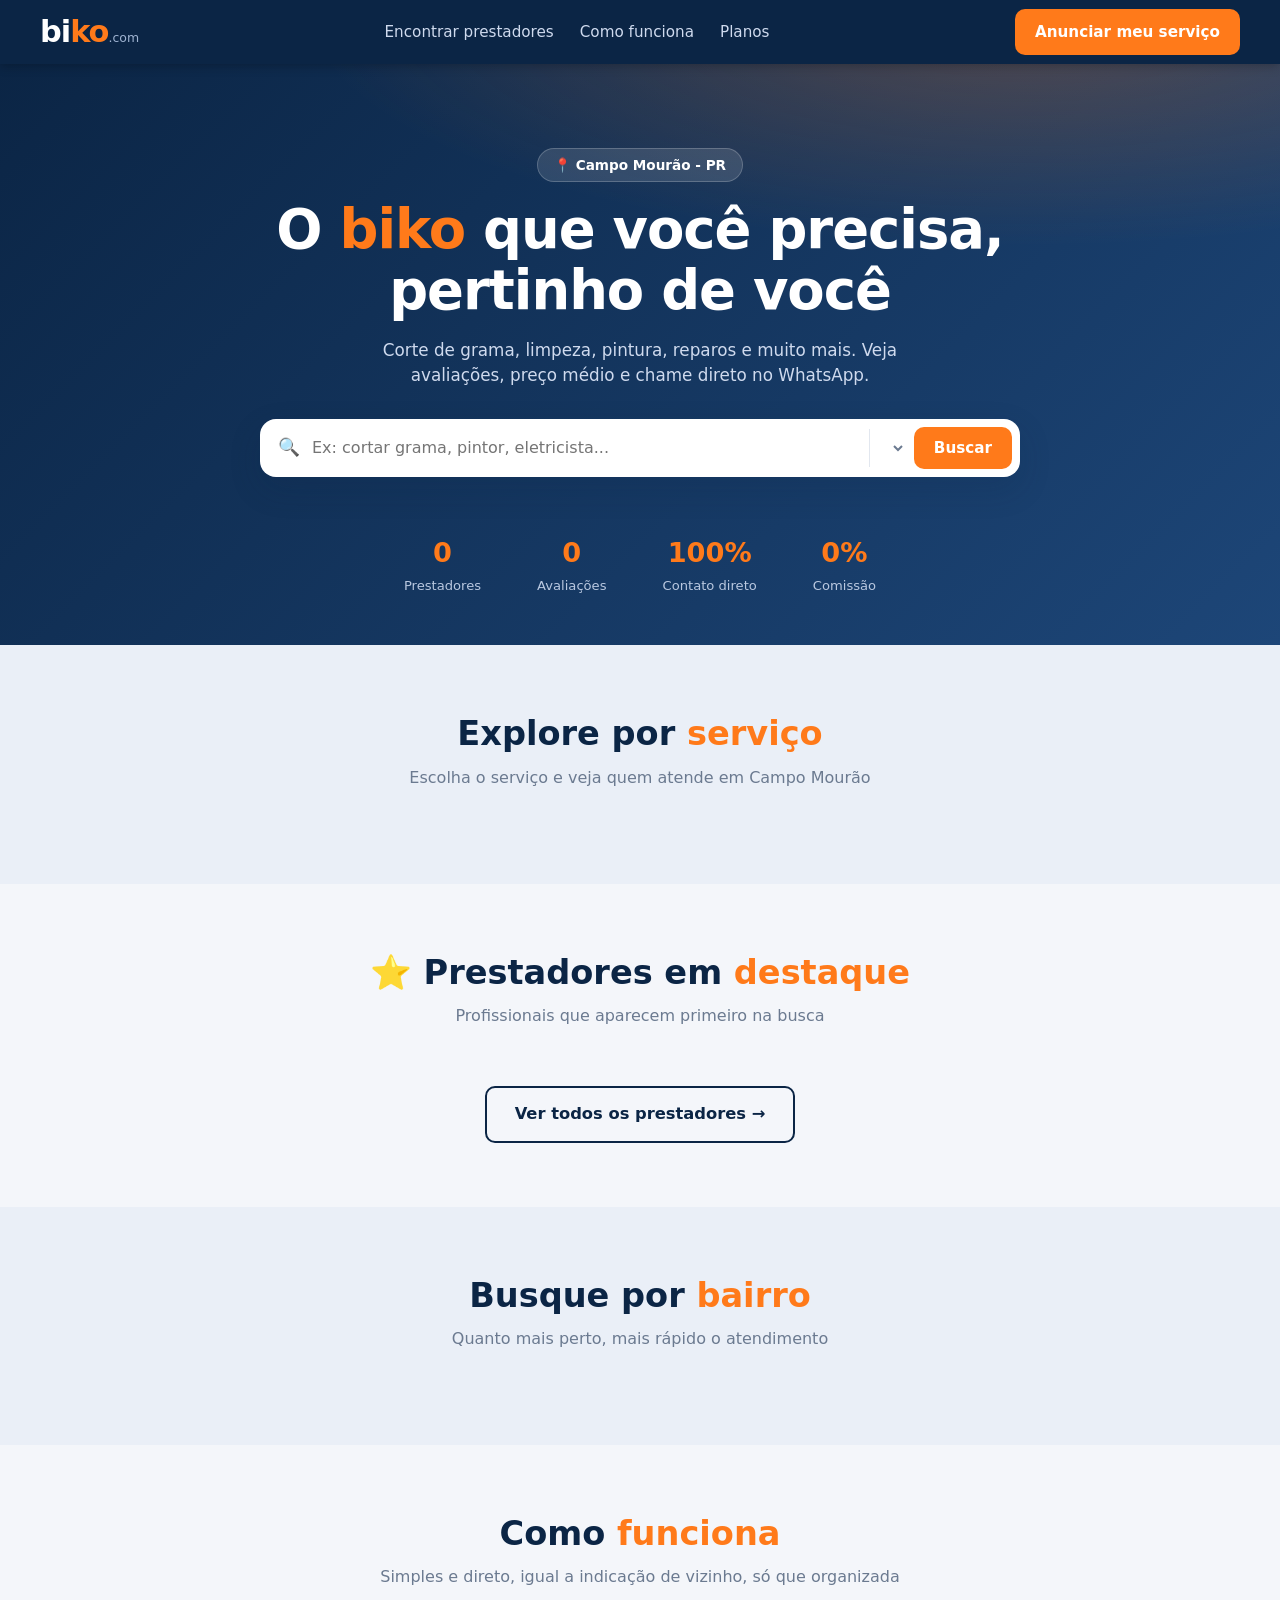
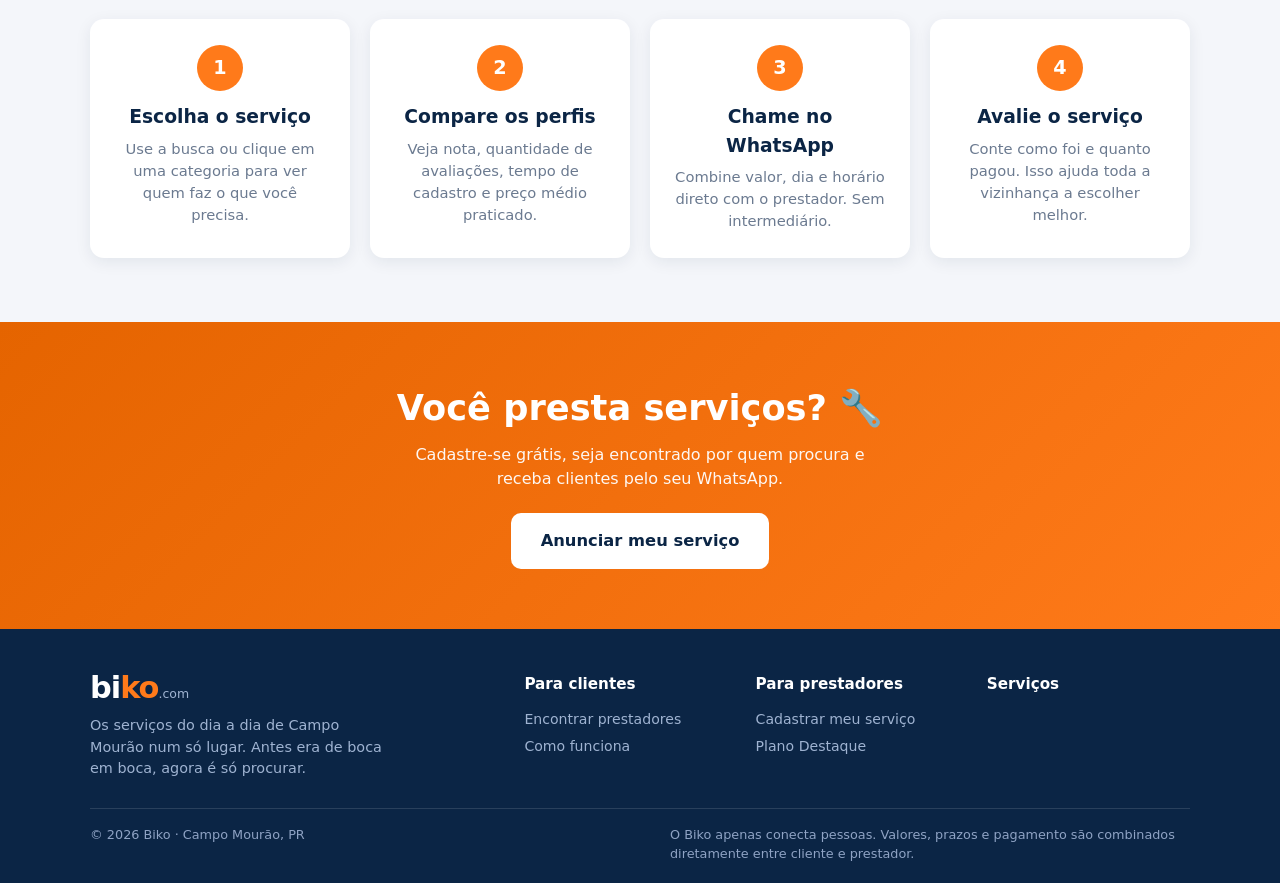
==== frontend/index.html @ 72d78c29 "v1" ====
<!DOCTYPE html>
<html lang="pt-BR">

<head>
    <meta charset="UTF-8">
    <meta name="viewport" content="width=device-width, initial-scale=1">
    <title>Biko | Serviços em Campo Mourão</title>
    <meta name="description"
        content="Encontre quem corta grama, pinta, limpa, conserta e muito mais em Campo Mourão - PR.">
    <link rel="stylesheet" href="style.css">
</head>

<body>

    <!-- NAVBAR -->
    <nav class="navbar">
        <a href="#/" class="logo" aria-label="Biko - início">bi<span>ko</span><small>.com</small></a>
        <div class="nav-links">
            <a href="#/buscar">Encontrar prestadores</a>
            <a href="#/" data-scroll="como-funciona">Como funciona</a>
            <a href="#/anunciar">Planos</a>
        </div>
        <div class="nav-actions">
            <a href="#/anunciar" class="btn btn-primary">Anunciar meu serviço</a>
        </div>
    </nav>

    <div class="toast-container" id="toasts"></div>

    <!-- HOME -->
    <div class="page active" id="page-home">

        <section class="hero">
            <div class="hero-badge">📍 Campo Mourão - PR</div>
            <h1>O <span>biko</span> que você precisa,<br>pertinho de você</h1>
            <p>Corte de grama, limpeza, pintura, reparos e muito mais. Veja avaliações, preço médio e chame direto no
                WhatsApp.</p>

            <div class="hero-search">
                <span class="hs-icon">🔍</span>
                <input type="text" id="hero-input" placeholder="Ex: cortar grama, pintor, eletricista..."
                    onkeydown="if(event.key==='Enter') doSearch()">
                <select id="hero-bairro" aria-label="Bairro"></select>
                <button class="btn btn-primary" onclick="doSearch()">Buscar</button>
            </div>

            <div class="hero-tags" id="hero-tags"></div>

            <div class="hero-stats">
                <div class="hero-stat"><strong id="st-prest">0</strong><span>Prestadores</span></div>
                <div class="hero-stat"><strong id="st-av">0</strong><span>Avaliações</span></div>
                <div class="hero-stat"><strong>100%</strong><span>Contato direto</span></div>
                <div class="hero-stat"><strong>0%</strong><span>Comissão</span></div>
            </div>
        </section>

        <section class="section section-alt">
            <div class="section-title">
                <h2>Explore por <span class="accent">serviço</span></h2>
                <p>Escolha o serviço e veja quem atende em Campo Mourão</p>
            </div>
            <div class="cats-grid" id="cats-grid"></div>
        </section>

        <section class="section">
            <div class="section-title">
                <h2>⭐ Prestadores em <span class="accent">destaque</span></h2>
                <p>Profissionais que aparecem primeiro na busca</p>
            </div>
            <div class="cards-grid" id="home-destaques"></div>
            <div class="center-btn">
                <a href="#/buscar" class="btn btn-outline btn-lg">Ver todos os prestadores →</a>
            </div>
        </section>

        <section class="section section-alt">
            <div class="section-title">
                <h2>Busque por <span class="accent">bairro</span></h2>
                <p>Quanto mais perto, mais rápido o atendimento</p>
            </div>
            <div class="bairros-wrap" id="bairros-wrap"></div>
        </section>

        <section class="section" id="como-funciona">
            <div class="section-title">
                <h2>Como <span class="accent">funciona</span></h2>
                <p>Simples e direto, igual a indicação de vizinho, só que organizada</p>
            </div>
            <div class="steps">
                <div class="step">
                    <div class="step-num">1</div>
                    <h3>Escolha o serviço</h3>
                    <p>Use a busca ou clique em uma categoria para ver quem faz o que você precisa.</p>
                </div>
                <div class="step">
                    <div class="step-num">2</div>
                    <h3>Compare os perfis</h3>
                    <p>Veja nota, quantidade de avaliações, tempo de cadastro e preço médio praticado.</p>
                </div>
                <div class="step">
                    <div class="step-num">3</div>
                    <h3>Chame no WhatsApp</h3>
                    <p>Combine valor, dia e horário direto com o prestador. Sem intermediário.</p>
                </div>
                <div class="step">
                    <div class="step-num">4</div>
                    <h3>Avalie o serviço</h3>
                    <p>Conte como foi e quanto pagou. Isso ajuda toda a vizinhança a escolher melhor.</p>
                </div>
            </div>
        </section>

        <section class="cta-band">
            <h2>Você presta serviços? 🔧</h2>
            <p>Cadastre-se grátis, seja encontrado por quem procura e receba clientes pelo seu WhatsApp.</p>
            <a href="#/anunciar" class="btn btn-lg btn-white">Anunciar meu serviço</a>
        </section>
    </div>

    <!-- BUSCA -->
    <div class="page" id="page-search">
        <section class="section" style="padding-top:28px">
            <div class="section-title left">
                <h2>Encontrar <span class="accent">prestadores</span></h2>
            </div>
            <div class="search-layout">
                <aside class="filter-sidebar">
                    <h3>🔧 Filtros</h3>
                    <div class="filter-group">
                        <label for="f-q">Buscar</label>
                        <input type="text" id="f-q" class="field" placeholder="Nome ou serviço">
                    </div>
                    <div class="filter-group">
                        <label for="f-cat">Serviço</label>
                        <select id="f-cat" class="field"></select>
                    </div>
                    <div class="filter-group">
                        <label for="f-bairro">Bairro</label>
                        <select id="f-bairro" class="field"></select>
                    </div>
                    <div class="filter-group">
                        <label for="f-preco">Preço médio máximo</label>
                        <input type="range" id="f-preco" min="50" max="1000" step="10" value="1000">
                        <div class="price-display" id="price-val">Qualquer preço</div>
                    </div>
                    <div class="filter-group">
                        <label for="f-nota">Avaliação mínima</label>
                        <select id="f-nota" class="field">
                            <option value="0">Qualquer avaliação</option>
                            <option value="4">⭐ 4.0+</option>
                            <option value="4.5">⭐ 4.5+</option>
                            <option value="5">⭐ 5.0 apenas</option>
                        </select>
                    </div>
                    <div class="filter-group">
                        <label class="check"><input type="checkbox" id="f-disp"> Disponível hoje</label>
                    </div>
                    <button class="btn btn-primary btn-block" onclick="applyFilters()">Aplicar filtros</button>
                    <button class="btn btn-outline btn-block" style="margin-top:8px" onclick="resetFilters()">Limpar
                        filtros</button>
                </aside>

                <div>
                    <div class="results-head">
                        <span id="results-count"></span>
                        <select id="f-sort" class="field field-sm" onchange="applyFilters()" aria-label="Ordenar">
                            <option value="relevance">Mais relevantes</option>
                            <option value="rating">Melhor avaliados</option>
                            <option value="reviews">Mais avaliações</option>
                            <option value="price-asc">Menor preço</option>
                            <option value="newest">Cadastro mais antigo</option>
                        </select>
                    </div>
                    <p class="hint-line">Prestadores com plano <b>Destaque</b> aparecem primeiro em qualquer ordenação.
                    </p>
                    <div class="cards-grid" id="search-grid"></div>
                </div>
            </div>
        </section>
    </div>

    <!-- PERFIL -->
    <div class="page" id="page-profile">
        <div class="profile-page" id="profile-root"></div>
    </div>

    <!-- ANUNCIAR -->
    <div class="page" id="page-anunciar">
        <section class="section" style="padding-top:28px">
            <div class="section-title">
                <h2>Anuncie seu serviço no <span class="accent">Biko</span></h2>
                <p>Cadastro gratuito. Quer aparecer no topo? Escolha o plano Destaque.</p>
            </div>

            <div class="plans">
                <div class="plan">
                    <h3>Gratuito</h3>
                    <div class="big">R$ 0</div>
                    <ul>
                        <li>Perfil com seus serviços e preços</li>
                        <li>Contato direto pelo WhatsApp</li>
                        <li>Receba avaliações dos clientes</li>
                        <li>Sem comissão</li>
                    </ul>
                    <a href="#form-cadastro" class="btn btn-primary btn-block" data-scroll="form-cadastro">Cadastrar
                        grátis</a>
                </div>
                <div class="plan pro">
                    <span class="plan-flag">MAIS PROCURADO</span>
                    <h3>Destaque ★</h3>
                    <div class="big">R$ 29<small>/mês</small></div>
                    <ul>
                        <li>Tudo do plano gratuito</li>
                        <li>Aparece no topo da busca</li>
                        <li>Selo "Em destaque"</li>
                        <li>Vitrine na página inicial</li>
                    </ul>
                    <button class="btn btn-secondary btn-block"
                        onclick="showToast('Pagamento do plano Destaque será liberado em breve.', 'warning')">Quero ser
                        destaque</button>
                </div>
            </div>

            <div class="form-box" id="form-cadastro">
                <h3>📝 Cadastre seu perfil</h3>
                <form id="form-prest" novalidate>
                    <div class="form-row">
                        <div class="form-group"><label for="c-nome">Seu nome</label><input class="field" id="c-nome"
                                maxlength="50" placeholder="Ex: José da Silva"></div>
                        <div class="form-group"><label for="c-whats">WhatsApp (com DDD)</label><input class="field"
                                id="c-whats" inputmode="numeric" maxlength="15" placeholder="(44) 99999-9999"></div>
                    </div>
                    <div class="form-row">
                        <div class="form-group"><label for="c-cat">Serviço principal</label><select class="field"
                                id="c-cat"></select></div>
                        <div class="form-group"><label for="c-bairro">Bairro</label><select class="field"
                                id="c-bairro"></select></div>
                    </div>
                    <div class="form-row">
                        <div class="form-group"><label for="c-preco">Preço a partir de (R$)</label><input class="field"
                                id="c-preco" type="number" min="0" placeholder="Ex: 80"></div>
                        <div class="form-group"><label for="c-svc">Descrição do serviço</label><input class="field"
                                id="c-svc" maxlength="80" placeholder="Ex: Corte de grama em terrenos e quintais"></div>
                    </div>
                    <div class="form-group"><label for="c-bio">Sobre você</label><textarea class="field" id="c-bio"
                            rows="3" maxlength="300"
                            placeholder="Fale da sua experiência, equipamentos, regiões que atende..."></textarea></div>
                    <button class="btn btn-primary btn-lg" type="submit">Criar meu perfil</button>
                    <p class="hint-line" style="margin-top:10px">Nesta versão de demonstração o perfil fica salvo apenas
                        neste navegador.</p>
                </form>
            </div>
        </section>
    </div>

    <!-- FOOTER -->
    <footer>
        <div class="footer-grid">
            <div class="footer-brand">
                <a href="#/" class="logo" style="color:#fff">bi<span>ko</span><small>.com</small></a>
                <p>Os serviços do dia a dia de Campo Mourão num só lugar. Antes era de boca em boca, agora é só
                    procurar.</p>
            </div>
            <div class="footer-col">
                <h4>Para clientes</h4>
                <a href="#/buscar">Encontrar prestadores</a>
                <a href="#/" data-scroll="como-funciona">Como funciona</a>
            </div>
            <div class="footer-col">
                <h4>Para prestadores</h4>
                <a href="#/anunciar">Cadastrar meu serviço</a>
                <a href="#/anunciar">Plano Destaque</a>
            </div>
            <div class="footer-col" id="footer-cats">
                <h4>Serviços</h4>
            </div>
        </div>
        <div class="footer-bottom">
            <span>© 2026 Biko · Campo Mourão, PR</span>
            <span class="footer-note">O Biko apenas conecta pessoas. Valores, prazos e pagamento são combinados
                diretamente entre cliente e prestador.</span>
        </div>
    </footer>

    <div id="modal-root"></div>
    <script src="script.js"></script>
</body>

</html>
---- frontend/style.css ----
:root {
  --navy: #0b2545;
  --navy-2: #13315c;
  --navy-3: #1d4678;
  --primary: #ff7a1a;
  --primary-dark: #e56400;
  --primary-light: #fff1e6;
  --bg: #f4f6fa;
  --card: #fff;
  --dark: #0b1a30;
  --text: #1b2a41;
  --gray: #6b7a90;
  --border: #e2e7ef;
  --success: #1f9d55;
  --danger: #d64545;
  --radius: 14px;
  --shadow: 0 4px 16px rgba(11, 37, 69, .08);
  --shadow-lg: 0 12px 32px rgba(11, 37, 69, .16);
}

* { box-sizing: border-box; margin: 0; padding: 0; }
html { scroll-behavior: smooth; }
body {
  font-family: "Segoe UI", system-ui, -apple-system, Roboto, Arial, sans-serif;
  background: var(--bg); color: var(--text); line-height: 1.5;
  min-height: 100vh; display: flex; flex-direction: column;
}
a { color: inherit; text-decoration: none; }
button { font-family: inherit; cursor: pointer; }
.page { display: none; flex: 1; }
.page.active { display: block; animation: fade .25s ease-out; }
@keyframes fade { from { opacity: 0; transform: translateY(6px); } to { opacity: 1; transform: none; } }

/* ---------- Navbar ---------- */
.navbar {
  background: var(--navy); position: sticky; top: 0; z-index: 30; height: 64px;
  display: flex; align-items: center; justify-content: space-between; gap: 16px;
  padding: 0 clamp(16px, 4vw, 40px); box-shadow: 0 2px 10px rgba(0,0,0,.25);
}
.logo { color: #fff; font-size: 1.9rem; font-weight: 800; letter-spacing: -1px; line-height: 1; }
.logo span { color: var(--primary); }
.logo small { font-size: .78rem; font-weight: 500; color: #9fb3d1; letter-spacing: 0; }
.nav-links { display: flex; gap: 26px; }
.nav-links a { color: #cfdaee; font-weight: 500; font-size: .95rem; transition: color .15s; }
.nav-links a:hover { color: #fff; }

/* ---------- Buttons ---------- */
.btn {
  display: inline-flex; align-items: center; justify-content: center; gap: 8px;
  border: 2px solid transparent; border-radius: 10px; padding: 10px 18px;
  font-size: .95rem; font-weight: 700; transition: transform .12s, background .2s, box-shadow .2s;
}
.btn:hover { transform: translateY(-1px); }
.btn:disabled { opacity: .5; cursor: not-allowed; transform: none; }
.btn-sm { padding: 7px 13px; font-size: .85rem; }
.btn-lg { padding: 14px 28px; font-size: 1.02rem; }
.btn-block { width: 100%; }
.btn-primary { background: var(--primary); color: #fff; }
.btn-primary:hover { background: var(--primary-dark); box-shadow: 0 6px 16px rgba(255,122,26,.35); }
.btn-secondary { background: var(--navy); color: #fff; }
.btn-secondary:hover { background: var(--navy-3); }
.btn-outline { background: transparent; border-color: var(--navy); color: var(--navy); }
.btn-outline:hover { background: var(--navy); color: #fff; }
.btn-white { background: #fff; color: var(--navy); }
.btn-whats { background: #25d366; color: #fff; }
.btn-whats:hover { background: #1ebe5a; }
.btn-ghost { background: transparent; border-color: var(--border); color: var(--gray); }
.btn-ghost:hover { color: var(--danger); border-color: var(--danger); }
.center-btn { text-align: center; margin-top: 28px; }

/* ---------- Hero ---------- */
.hero {
  background: radial-gradient(1200px 400px at 80% -10%, rgba(255,122,26,.28), transparent 60%),
              linear-gradient(135deg, var(--navy) 0%, var(--navy-3) 100%);
  color: #fff; text-align: center; padding: clamp(44px, 7vw, 84px) clamp(16px, 5vw, 40px) 48px;
}
.hero-badge {
  display: inline-block; background: rgba(255,255,255,.12); border: 1px solid rgba(255,255,255,.2);
  padding: 6px 16px; border-radius: 999px; font-size: .85rem; font-weight: 600; margin-bottom: 18px;
}
.hero h1 { font-size: clamp(2rem, 5.5vw, 3.4rem); line-height: 1.12; font-weight: 900; letter-spacing: -1px; }
.hero h1 span { color: var(--primary); }
.hero p { color: #cfdaee; max-width: 560px; margin: 16px auto 0; font-size: 1.05rem; }
.hero-search {
  background: #fff; border-radius: 16px; max-width: 760px; margin: 30px auto 0; padding: 8px;
  display: flex; align-items: center; gap: 8px; box-shadow: var(--shadow-lg);
}
.hs-icon { padding-left: 10px; font-size: 1.1rem; }
.hero-search input { flex: 1; border: none; outline: none; font-size: 1rem; padding: 10px 4px; min-width: 0; color: var(--text); font-family: inherit; }
.hero-search select { border: none; border-left: 1px solid var(--border); outline: none; padding: 10px 8px; font-size: .9rem; color: var(--gray); background: transparent; max-width: 170px; font-family: inherit; }
.hero-tags { display: flex; flex-wrap: wrap; justify-content: center; gap: 8px; margin-top: 20px; }
.hero-tag {
  background: rgba(255,255,255,.1); border: 1px solid rgba(255,255,255,.22); color: #fff;
  padding: 7px 15px; border-radius: 999px; font-size: .88rem; font-weight: 600; cursor: pointer; transition: all .15s;
}
.hero-tag:hover { background: var(--primary); border-color: var(--primary); }
.hero-stats { display: flex; justify-content: center; gap: clamp(20px, 5vw, 56px); margin-top: 36px; flex-wrap: wrap; }
.hero-stat strong { display: block; font-size: 1.7rem; font-weight: 900; color: var(--primary); }
.hero-stat span { font-size: .82rem; color: #b9c8e0; }

/* ---------- Sections ---------- */
.section { padding: clamp(36px, 5vw, 64px) clamp(16px, 5vw, 40px); max-width: 1180px; margin: 0 auto; }
.section-alt { background: #eaeff7; max-width: none; }
.section-alt > * { max-width: 1100px; margin-left: auto; margin-right: auto; }
.section-title { text-align: center; margin-bottom: 30px; }
.section-title.left { text-align: left; margin-bottom: 18px; }
.section-title h2 { font-size: clamp(1.5rem, 3.4vw, 2.1rem); font-weight: 800; color: var(--navy); }
.section-title p { color: var(--gray); margin-top: 6px; }
.accent { color: var(--primary); }

/* categorias */
.cats-grid { display: grid; grid-template-columns: repeat(auto-fill, minmax(170px, 1fr)); gap: 14px; }
.cat-card {
  background: #fff; border-radius: var(--radius); padding: 22px 14px; text-align: center; cursor: pointer;
  border: 2px solid transparent; box-shadow: var(--shadow); transition: all .15s;
}
.cat-card:hover { border-color: var(--primary); transform: translateY(-4px); }
.cat-icon { font-size: 2.1rem; margin-bottom: 8px; }
.cat-name { font-weight: 700; color: var(--navy); font-size: .98rem; }
.cat-count { color: var(--gray); font-size: .8rem; margin-top: 2px; }

/* bairros */
.bairros-wrap { display: flex; flex-wrap: wrap; gap: 12px; justify-content: center; }
.bairro-pill {
  background: #fff; border: 2px solid var(--border); border-radius: 999px; padding: 11px 22px;
  font-weight: 700; color: var(--navy); cursor: pointer; transition: all .15s;
}
.bairro-pill small { color: var(--gray); font-weight: 500; margin-left: 6px; }
.bairro-pill:hover { border-color: var(--primary); color: var(--primary-dark); }

/* passos */
.steps { display: grid; grid-template-columns: repeat(auto-fit, minmax(220px, 1fr)); gap: 20px; }
.step { background: #fff; border-radius: var(--radius); padding: 26px 22px; box-shadow: var(--shadow); text-align: center; }
.step-num {
  width: 46px; height: 46px; border-radius: 50%; background: var(--primary); color: #fff;
  display: grid; place-items: center; font-weight: 800; font-size: 1.2rem; margin: 0 auto 12px;
}
.step h3 { color: var(--navy); margin-bottom: 6px; }
.step p { color: var(--gray); font-size: .92rem; }

.cta-band { background: linear-gradient(135deg, var(--primary-dark), var(--primary)); color: #fff; text-align: center; padding: clamp(36px, 5vw, 60px) 20px; }
.cta-band h2 { font-size: clamp(1.5rem, 4vw, 2.2rem); font-weight: 900; margin-bottom: 8px; }
.cta-band p { max-width: 480px; margin: 0 auto 22px; opacity: .95; }

/* ---------- Cards de prestador ---------- */
.cards-grid { display: grid; grid-template-columns: repeat(auto-fill, minmax(290px, 1fr)); gap: 18px; }
.card {
  background: #fff; border-radius: var(--radius); box-shadow: var(--shadow); padding: 20px; position: relative;
  border: 2px solid transparent; transition: transform .15s, border-color .15s; cursor: pointer;
  display: flex; flex-direction: column; gap: 12px;
}
.card:hover { transform: translateY(-3px); border-color: var(--primary); }
.card.featured { border-color: var(--primary); background: linear-gradient(180deg, var(--primary-light), #fff 55%); }
.badge-top {
  position: absolute; top: -11px; right: 16px; background: var(--primary); color: #fff;
  font-size: .7rem; font-weight: 800; padding: 4px 11px; border-radius: 999px; letter-spacing: .4px;
}
.card-head { display: flex; gap: 14px; align-items: center; }
.avatar {
  width: 54px; height: 54px; border-radius: 50%; background: var(--navy); color: #fff; flex-shrink: 0;
  display: grid; place-items: center; font-weight: 800; font-size: 1.15rem; border: 3px solid #fff; box-shadow: var(--shadow);
}
.card-head h3 { color: var(--navy); font-size: 1.08rem; line-height: 1.2; }
.loc { color: var(--gray); font-size: .85rem; }
.tags { display: flex; flex-wrap: wrap; gap: 6px; }
.tag { background: #e8eef8; color: var(--navy-2); font-size: .78rem; font-weight: 700; padding: 3px 10px; border-radius: 999px; }
.stars { color: var(--primary); letter-spacing: 1px; white-space: nowrap; }
.stars .off { color: #d3d9e3; }
.rating-line { display: flex; align-items: center; gap: 6px; font-size: .88rem; color: var(--gray); flex-wrap: wrap; }
.rating-line b { color: var(--text); }
.online { background: #ecfdf3; color: var(--success); padding: 2px 9px; border-radius: 999px; font-size: .72rem; font-weight: 700; }
.card-meta { display: flex; gap: 14px; font-size: .8rem; color: var(--gray); }
.card-foot { display: flex; justify-content: space-between; align-items: center; border-top: 1px solid var(--border); padding-top: 12px; margin-top: auto; }
.price small { display: block; color: var(--gray); font-size: .72rem; }
.price strong { color: var(--navy); font-size: 1.1rem; }
.empty { text-align: center; padding: 50px 20px; color: var(--gray); grid-column: 1 / -1; }
.empty h3 { color: var(--navy); margin-bottom: 6px; }

/* ---------- Busca ---------- */
.search-layout { display: grid; grid-template-columns: 260px 1fr; gap: 24px; align-items: start; }
.filter-sidebar { background: #fff; border-radius: var(--radius); box-shadow: var(--shadow); padding: 20px; position: sticky; top: 84px; }
.filter-sidebar h3 { color: var(--navy); margin-bottom: 14px; }
.filter-group { margin-bottom: 16px; }
.filter-group > label, .form-group > label { display: block; font-weight: 700; font-size: .85rem; margin-bottom: 6px; color: var(--navy-2); }
.field {
  width: 100%; border: 1.5px solid var(--border); border-radius: 10px; padding: 10px 12px; font-size: .95rem;
  font-family: inherit; background: #fff; color: var(--text);
}
.field:focus { outline: none; border-color: var(--primary); box-shadow: 0 0 0 3px rgba(255,122,26,.16); }
.field-sm { width: auto; padding: 7px 10px; font-size: .85rem; }
input[type=range] { width: 100%; accent-color: var(--primary); }
.price-display { font-size: .85rem; font-weight: 700; color: var(--primary-dark); margin-top: 2px; }
label.check { display: flex; align-items: center; gap: 8px; font-weight: 500 !important; cursor: pointer; }
input[type=checkbox] { accent-color: var(--primary); width: 16px; height: 16px; }
.results-head { display: flex; justify-content: space-between; align-items: center; gap: 10px; flex-wrap: wrap; }
#results-count { color: var(--gray); font-size: .9rem; }
#results-count strong { color: var(--dark); }
.hint-line { color: var(--gray); font-size: .8rem; margin: 6px 0 14px; }

/* ---------- Perfil ---------- */
.profile-page { max-width: 1100px; margin: 0 auto; padding: 0 clamp(16px, 4vw, 30px) 50px; }
.back { display: inline-block; margin: 20px 0 12px; color: var(--navy-3); font-weight: 700; }
.back:hover { color: var(--primary-dark); }
.profile-hero {
  height: 150px; border-radius: var(--radius); position: relative;
  background: linear-gradient(135deg, var(--navy), var(--navy-3) 60%, var(--primary));
}
.profile-avatar {
  position: absolute; left: 28px; bottom: -44px; width: 96px; height: 96px; border-radius: 50%;
  background: var(--navy); color: #fff; border: 5px solid var(--bg); display: grid; place-items: center;
  font-size: 2.1rem; font-weight: 800; box-shadow: var(--shadow);
}
.profile-id { margin: 56px 0 18px; }
.profile-name { font-size: 1.7rem; font-weight: 900; color: var(--navy); line-height: 1.2; }
.profile-title { color: var(--gray); margin: 2px 0 8px; }
.badge-destaque { display: inline-block; background: var(--primary); color: #fff; font-size: .72rem; font-weight: 800; padding: 3px 11px; border-radius: 999px; margin-bottom: 8px; }
.profile-badges { display: flex; align-items: center; gap: 12px; flex-wrap: wrap; font-size: .85rem; color: var(--gray); }
.profile-content { display: grid; grid-template-columns: 1fr 320px; gap: 22px; align-items: start; }
.card-box { background: #fff; border-radius: var(--radius); box-shadow: var(--shadow); padding: 22px; margin-bottom: 18px; }
.card-box h3 { color: var(--navy); font-size: 1.08rem; margin-bottom: 14px; }
.bio { color: #3b4a63; line-height: 1.7; font-size: .95rem; }
.service-item { display: flex; justify-content: space-between; gap: 14px; align-items: center; padding: 13px 0; border-bottom: 1px solid var(--border); }
.service-item:last-child { border-bottom: none; padding-bottom: 0; }
.service-item:first-child { padding-top: 0; }
.service-item strong { color: var(--navy); }
.service-item p { font-size: .8rem; color: var(--gray); margin-top: 2px; }
.service-price { text-align: right; flex-shrink: 0; }
.service-price strong { color: var(--primary-dark); font-size: 1.05rem; display: block; }
.service-price small { color: var(--gray); font-size: .72rem; }

.portfolio-grid { display: grid; grid-template-columns: repeat(3, 1fr); gap: 10px; }
.portfolio-item { aspect-ratio: 4/3; border-radius: 12px; display: grid; place-items: center; font-size: 2rem; color: rgba(255,255,255,.95); }
.portfolio-note { font-size: .78rem; color: var(--gray); margin-top: 10px; }

.reviews-header { display: flex; gap: 24px; align-items: center; margin-bottom: 18px; flex-wrap: wrap; }
.reviews-summary { text-align: center; min-width: 110px; }
.avg-score { font-size: 3rem; font-weight: 900; color: var(--navy); line-height: 1; }
.avg-total { font-size: .8rem; color: var(--gray); margin-top: 2px; }
.rating-breakdown { flex: 1; min-width: 200px; }
.rating-bar-row { display: flex; align-items: center; gap: 8px; font-size: .8rem; margin: 4px 0; color: var(--gray); }
.rating-bar-row span:first-child { width: 22px; }
.rating-bar-row span:last-child { width: 34px; text-align: right; }
.rating-bar-bg { flex: 1; height: 8px; background: #e8edf5; border-radius: 99px; overflow: hidden; }
.rating-bar-fill { height: 100%; background: var(--primary); border-radius: 99px; }
.review-item { padding: 15px 0; border-top: 1px solid var(--border); }
.review-header { display: flex; align-items: center; gap: 10px; margin-bottom: 6px; }
.review-avatar { width: 34px; height: 34px; border-radius: 50%; background: #e8eef8; color: var(--navy); display: grid; place-items: center; font-weight: 800; font-size: .9rem; }
.review-name { font-weight: 700; color: var(--navy); font-size: .92rem; }
.review-date { margin-left: auto; font-size: .78rem; color: var(--gray); }
.review-text { color: #3b4a63; font-size: .92rem; }
.review-meta { display: flex; flex-wrap: wrap; gap: 6px; margin-top: 8px; }
.review-meta span { background: var(--primary-light); color: var(--primary-dark); font-size: .75rem; font-weight: 700; padding: 3px 10px; border-radius: 999px; }
.review-meta span.paid { background: #e8eef8; color: var(--navy-2); }

.review-form-box { background: var(--bg); border-radius: 12px; padding: 20px; margin-top: 18px; }
.review-form-box h4 { color: var(--navy); margin-bottom: 4px; }
.star-selector { display: flex; gap: 4px; margin: 6px 0; }
.star-selector span { font-size: 1.9rem; cursor: pointer; filter: grayscale(1) opacity(.35); transition: all .12s; }
.star-selector span.on { filter: none; transform: scale(1.08); }
#star-label { font-size: .85rem; color: var(--primary-dark); font-weight: 700; min-height: 20px; margin-bottom: 12px; }
.review-categories { display: flex; flex-wrap: wrap; gap: 7px; margin-bottom: 14px; }
.rev-cat { border: 1.5px solid var(--border); background: #fff; border-radius: 999px; padding: 5px 12px; font-size: .8rem; font-weight: 600; cursor: pointer; transition: all .12s; }
.rev-cat:hover { border-color: var(--primary); }
.rev-cat.on { background: var(--navy); border-color: var(--navy); color: #fff; }
.form-row { display: grid; grid-template-columns: 1fr 1fr; gap: 12px; }
.form-group { margin-bottom: 13px; }
.form-hint { font-size: .75rem; color: var(--gray); margin-top: 4px; }
.char-count { font-size: .75rem; color: var(--gray); text-align: right; margin: 3px 0 12px; }

.profile-sidebar { position: sticky; top: 84px; }
.stat-grid { display: grid; grid-template-columns: 1fr 1fr; gap: 10px; margin-bottom: 18px; }
.stat-box { background: #fff; border-radius: 12px; padding: 14px 10px; text-align: center; box-shadow: var(--shadow); }
.stat-box strong { display: block; font-size: 1.2rem; color: var(--navy); line-height: 1.2; }
.stat-box span { font-size: .74rem; color: var(--gray); }
.stat-box.hl { background: var(--primary-light); grid-column: 1 / -1; }
.stat-box.hl strong { color: var(--primary-dark); font-size: 1.5rem; }
.contact-note { font-size: .78rem; color: var(--gray); text-align: center; margin: 10px 0 14px; }
.skills-wrap { display: flex; flex-wrap: wrap; gap: 7px; }
.skill-chip { background: #e8eef8; color: var(--navy-2); font-size: .8rem; font-weight: 600; padding: 4px 11px; border-radius: 999px; }

/* ---------- Planos / cadastro ---------- */
.plans { display: grid; grid-template-columns: repeat(auto-fit, minmax(270px, 1fr)); gap: 20px; max-width: 760px; margin: 0 auto 34px; }
.plan { background: #fff; border-radius: var(--radius); padding: 28px; box-shadow: var(--shadow); border: 2px solid transparent; position: relative; }
.plan.pro { border-color: var(--primary); }
.plan-flag { position: absolute; top: -12px; left: 50%; transform: translateX(-50%); background: var(--primary); color: #fff; font-size: .7rem; font-weight: 800; padding: 4px 12px; border-radius: 999px; }
.plan h3 { color: var(--navy); }
.plan .big { font-size: 2.3rem; font-weight: 900; color: var(--navy); margin: 6px 0 14px; }
.plan .big small { font-size: .9rem; color: var(--gray); font-weight: 500; }
.plan ul { list-style: none; margin-bottom: 22px; }
.plan li { padding: 5px 0 5px 24px; position: relative; color: #3b4a63; font-size: .93rem; }
.plan li::before { content: "✓"; position: absolute; left: 0; color: var(--success); font-weight: 800; }
.form-box { background: #fff; border-radius: var(--radius); box-shadow: var(--shadow); padding: 28px; max-width: 760px; margin: 0 auto; }
.form-box h3 { color: var(--navy); margin-bottom: 18px; }

/* ---------- Modal / Toast ---------- */
.modal-overlay { position: fixed; inset: 0; background: rgba(11,37,69,.62); display: grid; place-items: center; z-index: 60; padding: 20px; animation: fade .15s; }
.modal { background: #fff; border-radius: var(--radius); padding: 26px; width: 100%; max-width: 440px; max-height: 90vh; overflow-y: auto; position: relative; }
.modal h3 { color: var(--navy); margin-bottom: 16px; padding-right: 24px; }
.modal-close { position: absolute; top: 14px; right: 14px; border: none; background: none; font-size: 1.2rem; color: var(--gray); }
.modal-actions { display: flex; gap: 10px; margin-top: 16px; }
.modal-actions .btn { flex: 1; }
.toast-container { position: fixed; bottom: 24px; left: 50%; transform: translateX(-50%); z-index: 80; display: flex; flex-direction: column; gap: 8px; align-items: center; pointer-events: none; }
.toast { background: var(--navy); color: #fff; padding: 12px 22px; border-radius: 999px; box-shadow: var(--shadow-lg); font-weight: 600; font-size: .92rem; animation: pop .25s ease-out; max-width: 92vw; }
.toast.success { background: var(--success); }
.toast.warning { background: var(--primary-dark); }
@keyframes pop { from { opacity: 0; transform: translateY(10px); } to { opacity: 1; transform: none; } }

/* ---------- Footer ---------- */
footer { background: var(--navy); color: #cfdaee; margin-top: auto; padding: 44px clamp(16px, 5vw, 40px) 20px; }
.footer-grid { display: grid; grid-template-columns: 2fr 1fr 1fr 1fr; gap: 28px; max-width: 1100px; margin: 0 auto; }
.footer-brand p { margin-top: 10px; font-size: .9rem; max-width: 300px; color: #9fb3d1; }
.footer-col h4 { color: #fff; margin-bottom: 10px; font-size: .95rem; }
.footer-col a { display: block; font-size: .88rem; padding: 3px 0; color: #9fb3d1; cursor: pointer; }
.footer-col a:hover { color: var(--primary); }
.footer-bottom { max-width: 1100px; margin: 28px auto 0; padding-top: 16px; border-top: 1px solid rgba(255,255,255,.12); display: flex; justify-content: space-between; gap: 14px; flex-wrap: wrap; font-size: .8rem; color: #8fa3c4; }
.footer-note { max-width: 520px; }

/* ---------- Responsivo ---------- */
@media (max-width: 900px) {
  .search-layout, .profile-content { grid-template-columns: 1fr; }
  .filter-sidebar, .profile-sidebar { position: static; }
  .profile-sidebar { order: -1; }
  .footer-grid { grid-template-columns: 1fr 1fr; }
}
@media (max-width: 680px) {
  .nav-links { display: none; }
  .hero-search { flex-wrap: wrap; }
  .hero-search input { flex-basis: 70%; }
  .hero-search select { display: none; }
  .hero-search .btn { flex: 1; }
  .form-row { grid-template-columns: 1fr; }
  .profile-avatar { left: 16px; }
}
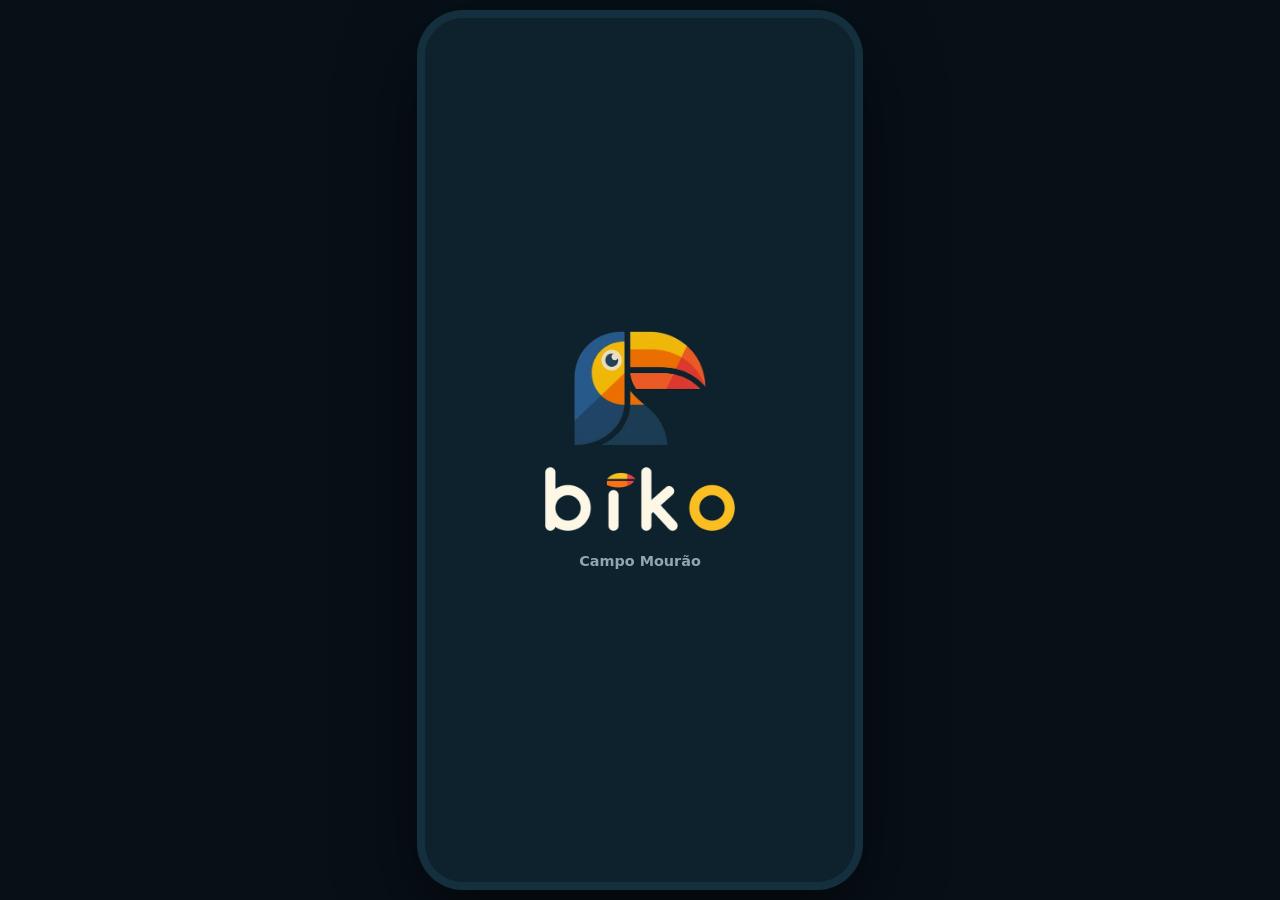
==== commit 1b6e2450: "biko2" ====
--- a/frontend/index.html
+++ b/frontend/index.html
@@ -12,278 +12,97 @@
 
 <body>
 
-    <!-- NAVBAR -->
-    <nav class="navbar">
-        <a href="#/" class="logo" aria-label="Biko - início">bi<span>ko</span><small>.com</small></a>
-        <div class="nav-links">
-            <a href="#/buscar">Encontrar prestadores</a>
-            <a href="#/" data-scroll="como-funciona">Como funciona</a>
-            <a href="#/anunciar">Planos</a>
+    <div id="app">
+        <div class="screen on" id="splash"><img class="t"
+                src="[data-uri]"
+                alt=""><img class="w"
+                src="[data-uri]"
+                alt="biko">
+            <p>Campo Mourão</p>
         </div>
-        <div class="nav-actions">
-            <a href="#/anunciar" class="btn btn-primary">Anunciar meu serviço</a>
+
+        <div class="screen" id="home">
+            <div class="top"><img
+                    src="[data-uri]"
+                    alt="Biko">
+                <div class="loc"><small>Você está em</small><br><b>Campo Mourão, PR</b></div>
+                <button class="ib" id="fbtn" aria-label="Filtros"><svg viewBox="0 0 24 24">
+                        <path d="M4 6h16M7 12h10M10 18h4" />
+                    </svg></button>
+            </div>
+            <div class="search"><svg viewBox="0 0 24 24">
+                    <circle cx="11" cy="11" r="7" />
+                    <path d="m20 20-3.5-3.5" />
+                </svg><input id="q" placeholder="Cortar grama, pintor, eletricista..." aria-label="Buscar serviço">
+            </div>
+            <div class="chips" id="chips"></div>
+            <div class="scroll" id="list"></div>
         </div>
-    </nav>
 
-    <div class="toast-container" id="toasts"></div>
-
-    <!-- HOME -->
-    <div class="page active" id="page-home">
-
-        <section class="hero">
-            <div class="hero-badge">📍 Campo Mourão - PR</div>
-            <h1>O <span>biko</span> que você precisa,<br>pertinho de você</h1>
-            <p>Corte de grama, limpeza, pintura, reparos e muito mais. Veja avaliações, preço médio e chame direto no
-                WhatsApp.</p>
-
-            <div class="hero-search">
-                <span class="hs-icon">🔍</span>
-                <input type="text" id="hero-input" placeholder="Ex: cortar grama, pintor, eletricista..."
-                    onkeydown="if(event.key==='Enter') doSearch()">
-                <select id="hero-bairro" aria-label="Bairro"></select>
-                <button class="btn btn-primary" onclick="doSearch()">Buscar</button>
-            </div>
-
-            <div class="hero-tags" id="hero-tags"></div>
-
-            <div class="hero-stats">
-                <div class="hero-stat"><strong id="st-prest">0</strong><span>Prestadores</span></div>
-                <div class="hero-stat"><strong id="st-av">0</strong><span>Avaliações</span></div>
-                <div class="hero-stat"><strong>100%</strong><span>Contato direto</span></div>
-                <div class="hero-stat"><strong>0%</strong><span>Comissão</span></div>
-            </div>
-        </section>
-
-        <section class="section section-alt">
-            <div class="section-title">
-                <h2>Explore por <span class="accent">serviço</span></h2>
-                <p>Escolha o serviço e veja quem atende em Campo Mourão</p>
-            </div>
-            <div class="cats-grid" id="cats-grid"></div>
-        </section>
-
-        <section class="section">
-            <div class="section-title">
-                <h2>⭐ Prestadores em <span class="accent">destaque</span></h2>
-                <p>Profissionais que aparecem primeiro na busca</p>
-            </div>
-            <div class="cards-grid" id="home-destaques"></div>
-            <div class="center-btn">
-                <a href="#/buscar" class="btn btn-outline btn-lg">Ver todos os prestadores →</a>
-            </div>
-        </section>
-
-        <section class="section section-alt">
-            <div class="section-title">
-                <h2>Busque por <span class="accent">bairro</span></h2>
-                <p>Quanto mais perto, mais rápido o atendimento</p>
-            </div>
-            <div class="bairros-wrap" id="bairros-wrap"></div>
-        </section>
-
-        <section class="section" id="como-funciona">
-            <div class="section-title">
-                <h2>Como <span class="accent">funciona</span></h2>
-                <p>Simples e direto, igual a indicação de vizinho, só que organizada</p>
-            </div>
-            <div class="steps">
-                <div class="step">
-                    <div class="step-num">1</div>
-                    <h3>Escolha o serviço</h3>
-                    <p>Use a busca ou clique em uma categoria para ver quem faz o que você precisa.</p>
-                </div>
-                <div class="step">
-                    <div class="step-num">2</div>
-                    <h3>Compare os perfis</h3>
-                    <p>Veja nota, quantidade de avaliações, tempo de cadastro e preço médio praticado.</p>
-                </div>
-                <div class="step">
-                    <div class="step-num">3</div>
-                    <h3>Chame no WhatsApp</h3>
-                    <p>Combine valor, dia e horário direto com o prestador. Sem intermediário.</p>
-                </div>
-                <div class="step">
-                    <div class="step-num">4</div>
-                    <h3>Avalie o serviço</h3>
-                    <p>Conte como foi e quanto pagou. Isso ajuda toda a vizinhança a escolher melhor.</p>
+        <div class="screen" id="cats">
+            <div class="top">
+                <div class="loc"><b style="font-size:1.4rem">Serviços</b><br><small>Escolha o que você precisa</small>
                 </div>
             </div>
-        </section>
-
-        <section class="cta-band">
-            <h2>Você presta serviços? 🔧</h2>
-            <p>Cadastre-se grátis, seja encontrado por quem procura e receba clientes pelo seu WhatsApp.</p>
-            <a href="#/anunciar" class="btn btn-lg btn-white">Anunciar meu serviço</a>
-        </section>
-    </div>
-
-    <!-- BUSCA -->
-    <div class="page" id="page-search">
-        <section class="section" style="padding-top:28px">
-            <div class="section-title left">
-                <h2>Encontrar <span class="accent">prestadores</span></h2>
-            </div>
-            <div class="search-layout">
-                <aside class="filter-sidebar">
-                    <h3>🔧 Filtros</h3>
-                    <div class="filter-group">
-                        <label for="f-q">Buscar</label>
-                        <input type="text" id="f-q" class="field" placeholder="Nome ou serviço">
-                    </div>
-                    <div class="filter-group">
-                        <label for="f-cat">Serviço</label>
-                        <select id="f-cat" class="field"></select>
-                    </div>
-                    <div class="filter-group">
-                        <label for="f-bairro">Bairro</label>
-                        <select id="f-bairro" class="field"></select>
-                    </div>
-                    <div class="filter-group">
-                        <label for="f-preco">Preço médio máximo</label>
-                        <input type="range" id="f-preco" min="50" max="1000" step="10" value="1000">
-                        <div class="price-display" id="price-val">Qualquer preço</div>
-                    </div>
-                    <div class="filter-group">
-                        <label for="f-nota">Avaliação mínima</label>
-                        <select id="f-nota" class="field">
-                            <option value="0">Qualquer avaliação</option>
-                            <option value="4">⭐ 4.0+</option>
-                            <option value="4.5">⭐ 4.5+</option>
-                            <option value="5">⭐ 5.0 apenas</option>
-                        </select>
-                    </div>
-                    <div class="filter-group">
-                        <label class="check"><input type="checkbox" id="f-disp"> Disponível hoje</label>
-                    </div>
-                    <button class="btn btn-primary btn-block" onclick="applyFilters()">Aplicar filtros</button>
-                    <button class="btn btn-outline btn-block" style="margin-top:8px" onclick="resetFilters()">Limpar
-                        filtros</button>
-                </aside>
-
-                <div>
-                    <div class="results-head">
-                        <span id="results-count"></span>
-                        <select id="f-sort" class="field field-sm" onchange="applyFilters()" aria-label="Ordenar">
-                            <option value="relevance">Mais relevantes</option>
-                            <option value="rating">Melhor avaliados</option>
-                            <option value="reviews">Mais avaliações</option>
-                            <option value="price-asc">Menor preço</option>
-                            <option value="newest">Cadastro mais antigo</option>
-                        </select>
-                    </div>
-                    <p class="hint-line">Prestadores com plano <b>Destaque</b> aparecem primeiro em qualquer ordenação.
-                    </p>
-                    <div class="cards-grid" id="search-grid"></div>
-                </div>
-            </div>
-        </section>
-    </div>
-
-    <!-- PERFIL -->
-    <div class="page" id="page-profile">
-        <div class="profile-page" id="profile-root"></div>
-    </div>
-
-    <!-- ANUNCIAR -->
-    <div class="page" id="page-anunciar">
-        <section class="section" style="padding-top:28px">
-            <div class="section-title">
-                <h2>Anuncie seu serviço no <span class="accent">Biko</span></h2>
-                <p>Cadastro gratuito. Quer aparecer no topo? Escolha o plano Destaque.</p>
-            </div>
-
-            <div class="plans">
-                <div class="plan">
-                    <h3>Gratuito</h3>
-                    <div class="big">R$ 0</div>
-                    <ul>
-                        <li>Perfil com seus serviços e preços</li>
-                        <li>Contato direto pelo WhatsApp</li>
-                        <li>Receba avaliações dos clientes</li>
-                        <li>Sem comissão</li>
-                    </ul>
-                    <a href="#form-cadastro" class="btn btn-primary btn-block" data-scroll="form-cadastro">Cadastrar
-                        grátis</a>
-                </div>
-                <div class="plan pro">
-                    <span class="plan-flag">MAIS PROCURADO</span>
-                    <h3>Destaque ★</h3>
-                    <div class="big">R$ 29<small>/mês</small></div>
-                    <ul>
-                        <li>Tudo do plano gratuito</li>
-                        <li>Aparece no topo da busca</li>
-                        <li>Selo "Em destaque"</li>
-                        <li>Vitrine na página inicial</li>
-                    </ul>
-                    <button class="btn btn-secondary btn-block"
-                        onclick="showToast('Pagamento do plano Destaque será liberado em breve.', 'warning')">Quero ser
-                        destaque</button>
-                </div>
-            </div>
-
-            <div class="form-box" id="form-cadastro">
-                <h3>📝 Cadastre seu perfil</h3>
-                <form id="form-prest" novalidate>
-                    <div class="form-row">
-                        <div class="form-group"><label for="c-nome">Seu nome</label><input class="field" id="c-nome"
-                                maxlength="50" placeholder="Ex: José da Silva"></div>
-                        <div class="form-group"><label for="c-whats">WhatsApp (com DDD)</label><input class="field"
-                                id="c-whats" inputmode="numeric" maxlength="15" placeholder="(44) 99999-9999"></div>
-                    </div>
-                    <div class="form-row">
-                        <div class="form-group"><label for="c-cat">Serviço principal</label><select class="field"
-                                id="c-cat"></select></div>
-                        <div class="form-group"><label for="c-bairro">Bairro</label><select class="field"
-                                id="c-bairro"></select></div>
-                    </div>
-                    <div class="form-row">
-                        <div class="form-group"><label for="c-preco">Preço a partir de (R$)</label><input class="field"
-                                id="c-preco" type="number" min="0" placeholder="Ex: 80"></div>
-                        <div class="form-group"><label for="c-svc">Descrição do serviço</label><input class="field"
-                                id="c-svc" maxlength="80" placeholder="Ex: Corte de grama em terrenos e quintais"></div>
-                    </div>
-                    <div class="form-group"><label for="c-bio">Sobre você</label><textarea class="field" id="c-bio"
-                            rows="3" maxlength="300"
-                            placeholder="Fale da sua experiência, equipamentos, regiões que atende..."></textarea></div>
-                    <button class="btn btn-primary btn-lg" type="submit">Criar meu perfil</button>
-                    <p class="hint-line" style="margin-top:10px">Nesta versão de demonstração o perfil fica salvo apenas
-                        neste navegador.</p>
-                </form>
-            </div>
-        </section>
-    </div>
-
-    <!-- FOOTER -->
-    <footer>
-        <div class="footer-grid">
-            <div class="footer-brand">
-                <a href="#/" class="logo" style="color:#fff">bi<span>ko</span><small>.com</small></a>
-                <p>Os serviços do dia a dia de Campo Mourão num só lugar. Antes era de boca em boca, agora é só
-                    procurar.</p>
-            </div>
-            <div class="footer-col">
-                <h4>Para clientes</h4>
-                <a href="#/buscar">Encontrar prestadores</a>
-                <a href="#/" data-scroll="como-funciona">Como funciona</a>
-            </div>
-            <div class="footer-col">
-                <h4>Para prestadores</h4>
-                <a href="#/anunciar">Cadastrar meu serviço</a>
-                <a href="#/anunciar">Plano Destaque</a>
-            </div>
-            <div class="footer-col" id="footer-cats">
-                <h4>Serviços</h4>
+            <div class="scroll">
+                <div class="grid" id="catgrid"></div>
             </div>
         </div>
-        <div class="footer-bottom">
-            <span>© 2026 Biko · Campo Mourão, PR</span>
-            <span class="footer-note">O Biko apenas conecta pessoas. Valores, prazos e pagamento são combinados
-                diretamente entre cliente e prestador.</span>
+
+        <div class="screen" id="ad">
+            <div class="top">
+                <div class="loc"><b style="font-size:1.4rem">Anunciar no Biko</b><br><small>Seja encontrado por quem
+                        está perto</small></div>
+            </div>
+            <div class="scroll">
+                <div class="plan">
+                    <h3>Grátis</h3>
+                    <ul>
+                        <li>Perfil com seus serviços e fotos de trabalhos</li>
+                        <li>Clientes chamam direto no seu WhatsApp</li>
+                    </ul>
+                </div>
+                <div class="plan top">
+                    <h3>Destaque</h3>
+                    <ul>
+                        <li>Aparece no topo da lista</li>
+                        <li>Selo Destaque no seu perfil</li>
+                    </ul><button class="btn ye" style="margin-top:14px;width:100%" id="dest">Quero ser destaque</button>
+                </div>
+                <h2 style="margin-top:20px">Criar meu perfil grátis</h2>
+                <label for="a-n">Seu nome</label><input class="f" id="a-n" autocomplete="name">
+                <label for="a-s">Serviço que você faz</label><select class="f" id="a-s"></select>
+                <label for="a-b">Bairro</label><select class="f" id="a-b"></select>
+                <label for="a-w">WhatsApp com DDD</label><input class="f" id="a-w" inputmode="tel"
+                    placeholder="44 99999-9999">
+                <label for="a-f">Sua foto (opcional)</label><input class="f" type="file" accept="image/*" id="a-f">
+                <button class="btn" style="width:100%;margin-top:18px" id="a-ok">Criar perfil</button>
+                <div id="wk"></div>
+            </div>
         </div>
-    </footer>
 
-    <div id="modal-root"></div>
+        <div class="screen" id="det" style="z-index:10"></div>
+
+        <nav class="tabs" id="tabs">
+            <button data-t="home" class="on"><svg viewBox="0 0 24 24">
+                    <path d="M3 11 12 3l9 8v9a1 1 0 0 1-1 1h-5v-6H9v6H4a1 1 0 0 1-1-1z" />
+                </svg>Início</button>
+            <button data-t="cats"><svg viewBox="0 0 24 24">
+                    <rect x="4" y="4" width="6.5" height="6.5" rx="2" />
+                    <rect x="13.5" y="4" width="6.5" height="6.5" rx="2" />
+                    <rect x="4" y="13.5" width="6.5" height="6.5" rx="2" />
+                    <rect x="13.5" y="13.5" width="6.5" height="6.5" rx="2" />
+                </svg>Serviços</button>
+            <button data-t="ad"><svg viewBox="0 0 24 24">
+                    <path d="M12 5v14M5 12h14" />
+                </svg>Anunciar</button>
+        </nav>
+        <div class="ov" id="lb"><img id="lbi" alt="Foto ampliada"></div>
+        <div class="ov" id="ov">
+            <div class="sheet" id="sheet"></div>
+        </div>
+        <div class="toast" id="toast"></div>
+    </div>
     <script src="script.js"></script>
 </body>
-
 </html>
--- a/frontend/style.css
+++ b/frontend/style.css
@@ -1,333 +1,975 @@
-:root {
-  --navy: #0b2545;
-  --navy-2: #13315c;
-  --navy-3: #1d4678;
-  --primary: #ff7a1a;
-  --primary-dark: #e56400;
-  --primary-light: #fff1e6;
-  --bg: #f4f6fa;
-  --card: #fff;
-  --dark: #0b1a30;
-  --text: #1b2a41;
-  --gray: #6b7a90;
-  --border: #e2e7ef;
-  --success: #1f9d55;
-  --danger: #d64545;
-  --radius: 14px;
-  --shadow: 0 4px 16px rgba(11, 37, 69, .08);
-  --shadow-lg: 0 12px 32px rgba(11, 37, 69, .16);
-}
-
-* { box-sizing: border-box; margin: 0; padding: 0; }
-html { scroll-behavior: smooth; }
-body {
-  font-family: "Segoe UI", system-ui, -apple-system, Roboto, Arial, sans-serif;
-  background: var(--bg); color: var(--text); line-height: 1.5;
-  min-height: 100vh; display: flex; flex-direction: column;
-}
-a { color: inherit; text-decoration: none; }
-button { font-family: inherit; cursor: pointer; }
-.page { display: none; flex: 1; }
-.page.active { display: block; animation: fade .25s ease-out; }
-@keyframes fade { from { opacity: 0; transform: translateY(6px); } to { opacity: 1; transform: none; } }
-
-/* ---------- Navbar ---------- */
-.navbar {
-  background: var(--navy); position: sticky; top: 0; z-index: 30; height: 64px;
-  display: flex; align-items: center; justify-content: space-between; gap: 16px;
-  padding: 0 clamp(16px, 4vw, 40px); box-shadow: 0 2px 10px rgba(0,0,0,.25);
-}
-.logo { color: #fff; font-size: 1.9rem; font-weight: 800; letter-spacing: -1px; line-height: 1; }
-.logo span { color: var(--primary); }
-.logo small { font-size: .78rem; font-weight: 500; color: #9fb3d1; letter-spacing: 0; }
-.nav-links { display: flex; gap: 26px; }
-.nav-links a { color: #cfdaee; font-weight: 500; font-size: .95rem; transition: color .15s; }
-.nav-links a:hover { color: #fff; }
-
-/* ---------- Buttons ---------- */
-.btn {
-  display: inline-flex; align-items: center; justify-content: center; gap: 8px;
-  border: 2px solid transparent; border-radius: 10px; padding: 10px 18px;
-  font-size: .95rem; font-weight: 700; transition: transform .12s, background .2s, box-shadow .2s;
-}
-.btn:hover { transform: translateY(-1px); }
-.btn:disabled { opacity: .5; cursor: not-allowed; transform: none; }
-.btn-sm { padding: 7px 13px; font-size: .85rem; }
-.btn-lg { padding: 14px 28px; font-size: 1.02rem; }
-.btn-block { width: 100%; }
-.btn-primary { background: var(--primary); color: #fff; }
-.btn-primary:hover { background: var(--primary-dark); box-shadow: 0 6px 16px rgba(255,122,26,.35); }
-.btn-secondary { background: var(--navy); color: #fff; }
-.btn-secondary:hover { background: var(--navy-3); }
-.btn-outline { background: transparent; border-color: var(--navy); color: var(--navy); }
-.btn-outline:hover { background: var(--navy); color: #fff; }
-.btn-white { background: #fff; color: var(--navy); }
-.btn-whats { background: #25d366; color: #fff; }
-.btn-whats:hover { background: #1ebe5a; }
-.btn-ghost { background: transparent; border-color: var(--border); color: var(--gray); }
-.btn-ghost:hover { color: var(--danger); border-color: var(--danger); }
-.center-btn { text-align: center; margin-top: 28px; }
-
-/* ---------- Hero ---------- */
-.hero {
-  background: radial-gradient(1200px 400px at 80% -10%, rgba(255,122,26,.28), transparent 60%),
-              linear-gradient(135deg, var(--navy) 0%, var(--navy-3) 100%);
-  color: #fff; text-align: center; padding: clamp(44px, 7vw, 84px) clamp(16px, 5vw, 40px) 48px;
-}
-.hero-badge {
-  display: inline-block; background: rgba(255,255,255,.12); border: 1px solid rgba(255,255,255,.2);
-  padding: 6px 16px; border-radius: 999px; font-size: .85rem; font-weight: 600; margin-bottom: 18px;
-}
-.hero h1 { font-size: clamp(2rem, 5.5vw, 3.4rem); line-height: 1.12; font-weight: 900; letter-spacing: -1px; }
-.hero h1 span { color: var(--primary); }
-.hero p { color: #cfdaee; max-width: 560px; margin: 16px auto 0; font-size: 1.05rem; }
-.hero-search {
-  background: #fff; border-radius: 16px; max-width: 760px; margin: 30px auto 0; padding: 8px;
-  display: flex; align-items: center; gap: 8px; box-shadow: var(--shadow-lg);
-}
-.hs-icon { padding-left: 10px; font-size: 1.1rem; }
-.hero-search input { flex: 1; border: none; outline: none; font-size: 1rem; padding: 10px 4px; min-width: 0; color: var(--text); font-family: inherit; }
-.hero-search select { border: none; border-left: 1px solid var(--border); outline: none; padding: 10px 8px; font-size: .9rem; color: var(--gray); background: transparent; max-width: 170px; font-family: inherit; }
-.hero-tags { display: flex; flex-wrap: wrap; justify-content: center; gap: 8px; margin-top: 20px; }
-.hero-tag {
-  background: rgba(255,255,255,.1); border: 1px solid rgba(255,255,255,.22); color: #fff;
-  padding: 7px 15px; border-radius: 999px; font-size: .88rem; font-weight: 600; cursor: pointer; transition: all .15s;
-}
-.hero-tag:hover { background: var(--primary); border-color: var(--primary); }
-.hero-stats { display: flex; justify-content: center; gap: clamp(20px, 5vw, 56px); margin-top: 36px; flex-wrap: wrap; }
-.hero-stat strong { display: block; font-size: 1.7rem; font-weight: 900; color: var(--primary); }
-.hero-stat span { font-size: .82rem; color: #b9c8e0; }
-
-/* ---------- Sections ---------- */
-.section { padding: clamp(36px, 5vw, 64px) clamp(16px, 5vw, 40px); max-width: 1180px; margin: 0 auto; }
-.section-alt { background: #eaeff7; max-width: none; }
-.section-alt > * { max-width: 1100px; margin-left: auto; margin-right: auto; }
-.section-title { text-align: center; margin-bottom: 30px; }
-.section-title.left { text-align: left; margin-bottom: 18px; }
-.section-title h2 { font-size: clamp(1.5rem, 3.4vw, 2.1rem); font-weight: 800; color: var(--navy); }
-.section-title p { color: var(--gray); margin-top: 6px; }
-.accent { color: var(--primary); }
-
-/* categorias */
-.cats-grid { display: grid; grid-template-columns: repeat(auto-fill, minmax(170px, 1fr)); gap: 14px; }
-.cat-card {
-  background: #fff; border-radius: var(--radius); padding: 22px 14px; text-align: center; cursor: pointer;
-  border: 2px solid transparent; box-shadow: var(--shadow); transition: all .15s;
-}
-.cat-card:hover { border-color: var(--primary); transform: translateY(-4px); }
-.cat-icon { font-size: 2.1rem; margin-bottom: 8px; }
-.cat-name { font-weight: 700; color: var(--navy); font-size: .98rem; }
-.cat-count { color: var(--gray); font-size: .8rem; margin-top: 2px; }
-
-/* bairros */
-.bairros-wrap { display: flex; flex-wrap: wrap; gap: 12px; justify-content: center; }
-.bairro-pill {
-  background: #fff; border: 2px solid var(--border); border-radius: 999px; padding: 11px 22px;
-  font-weight: 700; color: var(--navy); cursor: pointer; transition: all .15s;
-}
-.bairro-pill small { color: var(--gray); font-weight: 500; margin-left: 6px; }
-.bairro-pill:hover { border-color: var(--primary); color: var(--primary-dark); }
-
-/* passos */
-.steps { display: grid; grid-template-columns: repeat(auto-fit, minmax(220px, 1fr)); gap: 20px; }
-.step { background: #fff; border-radius: var(--radius); padding: 26px 22px; box-shadow: var(--shadow); text-align: center; }
-.step-num {
-  width: 46px; height: 46px; border-radius: 50%; background: var(--primary); color: #fff;
-  display: grid; place-items: center; font-weight: 800; font-size: 1.2rem; margin: 0 auto 12px;
-}
-.step h3 { color: var(--navy); margin-bottom: 6px; }
-.step p { color: var(--gray); font-size: .92rem; }
-
-.cta-band { background: linear-gradient(135deg, var(--primary-dark), var(--primary)); color: #fff; text-align: center; padding: clamp(36px, 5vw, 60px) 20px; }
-.cta-band h2 { font-size: clamp(1.5rem, 4vw, 2.2rem); font-weight: 900; margin-bottom: 8px; }
-.cta-band p { max-width: 480px; margin: 0 auto 22px; opacity: .95; }
-
-/* ---------- Cards de prestador ---------- */
-.cards-grid { display: grid; grid-template-columns: repeat(auto-fill, minmax(290px, 1fr)); gap: 18px; }
-.card {
-  background: #fff; border-radius: var(--radius); box-shadow: var(--shadow); padding: 20px; position: relative;
-  border: 2px solid transparent; transition: transform .15s, border-color .15s; cursor: pointer;
-  display: flex; flex-direction: column; gap: 12px;
-}
-.card:hover { transform: translateY(-3px); border-color: var(--primary); }
-.card.featured { border-color: var(--primary); background: linear-gradient(180deg, var(--primary-light), #fff 55%); }
-.badge-top {
-  position: absolute; top: -11px; right: 16px; background: var(--primary); color: #fff;
-  font-size: .7rem; font-weight: 800; padding: 4px 11px; border-radius: 999px; letter-spacing: .4px;
-}
-.card-head { display: flex; gap: 14px; align-items: center; }
-.avatar {
-  width: 54px; height: 54px; border-radius: 50%; background: var(--navy); color: #fff; flex-shrink: 0;
-  display: grid; place-items: center; font-weight: 800; font-size: 1.15rem; border: 3px solid #fff; box-shadow: var(--shadow);
-}
-.card-head h3 { color: var(--navy); font-size: 1.08rem; line-height: 1.2; }
-.loc { color: var(--gray); font-size: .85rem; }
-.tags { display: flex; flex-wrap: wrap; gap: 6px; }
-.tag { background: #e8eef8; color: var(--navy-2); font-size: .78rem; font-weight: 700; padding: 3px 10px; border-radius: 999px; }
-.stars { color: var(--primary); letter-spacing: 1px; white-space: nowrap; }
-.stars .off { color: #d3d9e3; }
-.rating-line { display: flex; align-items: center; gap: 6px; font-size: .88rem; color: var(--gray); flex-wrap: wrap; }
-.rating-line b { color: var(--text); }
-.online { background: #ecfdf3; color: var(--success); padding: 2px 9px; border-radius: 999px; font-size: .72rem; font-weight: 700; }
-.card-meta { display: flex; gap: 14px; font-size: .8rem; color: var(--gray); }
-.card-foot { display: flex; justify-content: space-between; align-items: center; border-top: 1px solid var(--border); padding-top: 12px; margin-top: auto; }
-.price small { display: block; color: var(--gray); font-size: .72rem; }
-.price strong { color: var(--navy); font-size: 1.1rem; }
-.empty { text-align: center; padding: 50px 20px; color: var(--gray); grid-column: 1 / -1; }
-.empty h3 { color: var(--navy); margin-bottom: 6px; }
-
-/* ---------- Busca ---------- */
-.search-layout { display: grid; grid-template-columns: 260px 1fr; gap: 24px; align-items: start; }
-.filter-sidebar { background: #fff; border-radius: var(--radius); box-shadow: var(--shadow); padding: 20px; position: sticky; top: 84px; }
-.filter-sidebar h3 { color: var(--navy); margin-bottom: 14px; }
-.filter-group { margin-bottom: 16px; }
-.filter-group > label, .form-group > label { display: block; font-weight: 700; font-size: .85rem; margin-bottom: 6px; color: var(--navy-2); }
-.field {
-  width: 100%; border: 1.5px solid var(--border); border-radius: 10px; padding: 10px 12px; font-size: .95rem;
-  font-family: inherit; background: #fff; color: var(--text);
-}
-.field:focus { outline: none; border-color: var(--primary); box-shadow: 0 0 0 3px rgba(255,122,26,.16); }
-.field-sm { width: auto; padding: 7px 10px; font-size: .85rem; }
-input[type=range] { width: 100%; accent-color: var(--primary); }
-.price-display { font-size: .85rem; font-weight: 700; color: var(--primary-dark); margin-top: 2px; }
-label.check { display: flex; align-items: center; gap: 8px; font-weight: 500 !important; cursor: pointer; }
-input[type=checkbox] { accent-color: var(--primary); width: 16px; height: 16px; }
-.results-head { display: flex; justify-content: space-between; align-items: center; gap: 10px; flex-wrap: wrap; }
-#results-count { color: var(--gray); font-size: .9rem; }
-#results-count strong { color: var(--dark); }
-.hint-line { color: var(--gray); font-size: .8rem; margin: 6px 0 14px; }
-
-/* ---------- Perfil ---------- */
-.profile-page { max-width: 1100px; margin: 0 auto; padding: 0 clamp(16px, 4vw, 30px) 50px; }
-.back { display: inline-block; margin: 20px 0 12px; color: var(--navy-3); font-weight: 700; }
-.back:hover { color: var(--primary-dark); }
-.profile-hero {
-  height: 150px; border-radius: var(--radius); position: relative;
-  background: linear-gradient(135deg, var(--navy), var(--navy-3) 60%, var(--primary));
-}
-.profile-avatar {
-  position: absolute; left: 28px; bottom: -44px; width: 96px; height: 96px; border-radius: 50%;
-  background: var(--navy); color: #fff; border: 5px solid var(--bg); display: grid; place-items: center;
-  font-size: 2.1rem; font-weight: 800; box-shadow: var(--shadow);
-}
-.profile-id { margin: 56px 0 18px; }
-.profile-name { font-size: 1.7rem; font-weight: 900; color: var(--navy); line-height: 1.2; }
-.profile-title { color: var(--gray); margin: 2px 0 8px; }
-.badge-destaque { display: inline-block; background: var(--primary); color: #fff; font-size: .72rem; font-weight: 800; padding: 3px 11px; border-radius: 999px; margin-bottom: 8px; }
-.profile-badges { display: flex; align-items: center; gap: 12px; flex-wrap: wrap; font-size: .85rem; color: var(--gray); }
-.profile-content { display: grid; grid-template-columns: 1fr 320px; gap: 22px; align-items: start; }
-.card-box { background: #fff; border-radius: var(--radius); box-shadow: var(--shadow); padding: 22px; margin-bottom: 18px; }
-.card-box h3 { color: var(--navy); font-size: 1.08rem; margin-bottom: 14px; }
-.bio { color: #3b4a63; line-height: 1.7; font-size: .95rem; }
-.service-item { display: flex; justify-content: space-between; gap: 14px; align-items: center; padding: 13px 0; border-bottom: 1px solid var(--border); }
-.service-item:last-child { border-bottom: none; padding-bottom: 0; }
-.service-item:first-child { padding-top: 0; }
-.service-item strong { color: var(--navy); }
-.service-item p { font-size: .8rem; color: var(--gray); margin-top: 2px; }
-.service-price { text-align: right; flex-shrink: 0; }
-.service-price strong { color: var(--primary-dark); font-size: 1.05rem; display: block; }
-.service-price small { color: var(--gray); font-size: .72rem; }
-
-.portfolio-grid { display: grid; grid-template-columns: repeat(3, 1fr); gap: 10px; }
-.portfolio-item { aspect-ratio: 4/3; border-radius: 12px; display: grid; place-items: center; font-size: 2rem; color: rgba(255,255,255,.95); }
-.portfolio-note { font-size: .78rem; color: var(--gray); margin-top: 10px; }
-
-.reviews-header { display: flex; gap: 24px; align-items: center; margin-bottom: 18px; flex-wrap: wrap; }
-.reviews-summary { text-align: center; min-width: 110px; }
-.avg-score { font-size: 3rem; font-weight: 900; color: var(--navy); line-height: 1; }
-.avg-total { font-size: .8rem; color: var(--gray); margin-top: 2px; }
-.rating-breakdown { flex: 1; min-width: 200px; }
-.rating-bar-row { display: flex; align-items: center; gap: 8px; font-size: .8rem; margin: 4px 0; color: var(--gray); }
-.rating-bar-row span:first-child { width: 22px; }
-.rating-bar-row span:last-child { width: 34px; text-align: right; }
-.rating-bar-bg { flex: 1; height: 8px; background: #e8edf5; border-radius: 99px; overflow: hidden; }
-.rating-bar-fill { height: 100%; background: var(--primary); border-radius: 99px; }
-.review-item { padding: 15px 0; border-top: 1px solid var(--border); }
-.review-header { display: flex; align-items: center; gap: 10px; margin-bottom: 6px; }
-.review-avatar { width: 34px; height: 34px; border-radius: 50%; background: #e8eef8; color: var(--navy); display: grid; place-items: center; font-weight: 800; font-size: .9rem; }
-.review-name { font-weight: 700; color: var(--navy); font-size: .92rem; }
-.review-date { margin-left: auto; font-size: .78rem; color: var(--gray); }
-.review-text { color: #3b4a63; font-size: .92rem; }
-.review-meta { display: flex; flex-wrap: wrap; gap: 6px; margin-top: 8px; }
-.review-meta span { background: var(--primary-light); color: var(--primary-dark); font-size: .75rem; font-weight: 700; padding: 3px 10px; border-radius: 999px; }
-.review-meta span.paid { background: #e8eef8; color: var(--navy-2); }
-
-.review-form-box { background: var(--bg); border-radius: 12px; padding: 20px; margin-top: 18px; }
-.review-form-box h4 { color: var(--navy); margin-bottom: 4px; }
-.star-selector { display: flex; gap: 4px; margin: 6px 0; }
-.star-selector span { font-size: 1.9rem; cursor: pointer; filter: grayscale(1) opacity(.35); transition: all .12s; }
-.star-selector span.on { filter: none; transform: scale(1.08); }
-#star-label { font-size: .85rem; color: var(--primary-dark); font-weight: 700; min-height: 20px; margin-bottom: 12px; }
-.review-categories { display: flex; flex-wrap: wrap; gap: 7px; margin-bottom: 14px; }
-.rev-cat { border: 1.5px solid var(--border); background: #fff; border-radius: 999px; padding: 5px 12px; font-size: .8rem; font-weight: 600; cursor: pointer; transition: all .12s; }
-.rev-cat:hover { border-color: var(--primary); }
-.rev-cat.on { background: var(--navy); border-color: var(--navy); color: #fff; }
-.form-row { display: grid; grid-template-columns: 1fr 1fr; gap: 12px; }
-.form-group { margin-bottom: 13px; }
-.form-hint { font-size: .75rem; color: var(--gray); margin-top: 4px; }
-.char-count { font-size: .75rem; color: var(--gray); text-align: right; margin: 3px 0 12px; }
-
-.profile-sidebar { position: sticky; top: 84px; }
-.stat-grid { display: grid; grid-template-columns: 1fr 1fr; gap: 10px; margin-bottom: 18px; }
-.stat-box { background: #fff; border-radius: 12px; padding: 14px 10px; text-align: center; box-shadow: var(--shadow); }
-.stat-box strong { display: block; font-size: 1.2rem; color: var(--navy); line-height: 1.2; }
-.stat-box span { font-size: .74rem; color: var(--gray); }
-.stat-box.hl { background: var(--primary-light); grid-column: 1 / -1; }
-.stat-box.hl strong { color: var(--primary-dark); font-size: 1.5rem; }
-.contact-note { font-size: .78rem; color: var(--gray); text-align: center; margin: 10px 0 14px; }
-.skills-wrap { display: flex; flex-wrap: wrap; gap: 7px; }
-.skill-chip { background: #e8eef8; color: var(--navy-2); font-size: .8rem; font-weight: 600; padding: 4px 11px; border-radius: 999px; }
-
-/* ---------- Planos / cadastro ---------- */
-.plans { display: grid; grid-template-columns: repeat(auto-fit, minmax(270px, 1fr)); gap: 20px; max-width: 760px; margin: 0 auto 34px; }
-.plan { background: #fff; border-radius: var(--radius); padding: 28px; box-shadow: var(--shadow); border: 2px solid transparent; position: relative; }
-.plan.pro { border-color: var(--primary); }
-.plan-flag { position: absolute; top: -12px; left: 50%; transform: translateX(-50%); background: var(--primary); color: #fff; font-size: .7rem; font-weight: 800; padding: 4px 12px; border-radius: 999px; }
-.plan h3 { color: var(--navy); }
-.plan .big { font-size: 2.3rem; font-weight: 900; color: var(--navy); margin: 6px 0 14px; }
-.plan .big small { font-size: .9rem; color: var(--gray); font-weight: 500; }
-.plan ul { list-style: none; margin-bottom: 22px; }
-.plan li { padding: 5px 0 5px 24px; position: relative; color: #3b4a63; font-size: .93rem; }
-.plan li::before { content: "✓"; position: absolute; left: 0; color: var(--success); font-weight: 800; }
-.form-box { background: #fff; border-radius: var(--radius); box-shadow: var(--shadow); padding: 28px; max-width: 760px; margin: 0 auto; }
-.form-box h3 { color: var(--navy); margin-bottom: 18px; }
-
-/* ---------- Modal / Toast ---------- */
-.modal-overlay { position: fixed; inset: 0; background: rgba(11,37,69,.62); display: grid; place-items: center; z-index: 60; padding: 20px; animation: fade .15s; }
-.modal { background: #fff; border-radius: var(--radius); padding: 26px; width: 100%; max-width: 440px; max-height: 90vh; overflow-y: auto; position: relative; }
-.modal h3 { color: var(--navy); margin-bottom: 16px; padding-right: 24px; }
-.modal-close { position: absolute; top: 14px; right: 14px; border: none; background: none; font-size: 1.2rem; color: var(--gray); }
-.modal-actions { display: flex; gap: 10px; margin-top: 16px; }
-.modal-actions .btn { flex: 1; }
-.toast-container { position: fixed; bottom: 24px; left: 50%; transform: translateX(-50%); z-index: 80; display: flex; flex-direction: column; gap: 8px; align-items: center; pointer-events: none; }
-.toast { background: var(--navy); color: #fff; padding: 12px 22px; border-radius: 999px; box-shadow: var(--shadow-lg); font-weight: 600; font-size: .92rem; animation: pop .25s ease-out; max-width: 92vw; }
-.toast.success { background: var(--success); }
-.toast.warning { background: var(--primary-dark); }
-@keyframes pop { from { opacity: 0; transform: translateY(10px); } to { opacity: 1; transform: none; } }
-
-/* ---------- Footer ---------- */
-footer { background: var(--navy); color: #cfdaee; margin-top: auto; padding: 44px clamp(16px, 5vw, 40px) 20px; }
-.footer-grid { display: grid; grid-template-columns: 2fr 1fr 1fr 1fr; gap: 28px; max-width: 1100px; margin: 0 auto; }
-.footer-brand p { margin-top: 10px; font-size: .9rem; max-width: 300px; color: #9fb3d1; }
-.footer-col h4 { color: #fff; margin-bottom: 10px; font-size: .95rem; }
-.footer-col a { display: block; font-size: .88rem; padding: 3px 0; color: #9fb3d1; cursor: pointer; }
-.footer-col a:hover { color: var(--primary); }
-.footer-bottom { max-width: 1100px; margin: 28px auto 0; padding-top: 16px; border-top: 1px solid rgba(255,255,255,.12); display: flex; justify-content: space-between; gap: 14px; flex-wrap: wrap; font-size: .8rem; color: #8fa3c4; }
-.footer-note { max-width: 520px; }
-
-/* ---------- Responsivo ---------- */
-@media (max-width: 900px) {
-  .search-layout, .profile-content { grid-template-columns: 1fr; }
-  .filter-sidebar, .profile-sidebar { position: static; }
-  .profile-sidebar { order: -1; }
-  .footer-grid { grid-template-columns: 1fr 1fr; }
-}
-@media (max-width: 680px) {
-  .nav-links { display: none; }
-  .hero-search { flex-wrap: wrap; }
-  .hero-search input { flex-basis: 70%; }
-  .hero-search select { display: none; }
-  .hero-search .btn { flex: 1; }
-  .form-row { grid-template-columns: 1fr; }
-  .profile-avatar { left: 16px; }
-}+        :root {
+            --navy: #0D222D;
+            --navy2: #143444;
+            --navy3: #1c4357;
+            --or: #E95B23;
+            --ye: #EFB909;
+            --cream: #FDF6E7;
+            --mut: #8fa6b3;
+            --line: rgba(253, 246, 231, .1);
+            --red: #e8554e;
+            --ok: #3fb67a
+        }
+
+        * {
+            box-sizing: border-box;
+            margin: 0;
+            padding: 0;
+            -webkit-tap-highlight-color: transparent
+        }
+
+        html,
+        body {
+            height: 100%
+        }
+
+        body {
+            font-family: Nunito, system-ui, sans-serif;
+            background: #071017;
+            color: var(--cream);
+            display: flex;
+            align-items: center;
+            justify-content: center
+        }
+
+        button,
+        input,
+        select,
+        textarea {
+            font: inherit;
+            color: inherit
+        }
+
+        button {
+            cursor: pointer;
+            border: 0;
+            background: none
+        }
+
+        :focus-visible {
+            outline: 2px solid var(--ye);
+            outline-offset: 2px
+        }
+
+        #app {
+            position: relative;
+            width: 100%;
+            max-width: 430px;
+            height: 100dvh;
+            background: var(--navy);
+            overflow: hidden;
+            display: flex;
+            flex-direction: column
+        }
+
+        @media(min-width:500px) {
+            #app {
+                height: min(880px, 96dvh);
+                border-radius: 38px;
+                box-shadow: 0 0 0 8px #14303f, 0 30px 80px #000a
+            }
+        }
+
+        .screen {
+            position: absolute;
+            inset: 0;
+            display: none;
+            flex-direction: column;
+            background: var(--navy)
+        }
+
+        .screen.on {
+            display: flex
+        }
+
+        .scroll {
+            flex: 1;
+            overflow-y: auto;
+            padding: 0 20px 24px;
+            scrollbar-width: none
+        }
+
+        .scroll::-webkit-scrollbar {
+            display: none
+        }
+
+        #splash {
+            align-items: center;
+            justify-content: center;
+            gap: 22px;
+            z-index: 50;
+            transition: opacity .5s
+        }
+
+        #splash img.t {
+            width: 132px;
+            animation: pop .7s cubic-bezier(.2, 1.4, .4, 1)
+        }
+
+        #splash img.w {
+            width: 190px;
+            animation: pop .7s .15s both cubic-bezier(.2, 1.4, .4, 1)
+        }
+
+        #splash p {
+            color: var(--mut);
+            font-weight: 700;
+            font-size: .9rem
+        }
+
+        @keyframes pop {
+            from {
+                opacity: 0;
+                transform: scale(.7) translateY(14px)
+            }
+
+            to {
+                opacity: 1;
+                transform: none
+            }
+        }
+
+        .top {
+            display: flex;
+            align-items: center;
+            gap: 12px;
+            padding: calc(env(safe-area-inset-top, 0px) + 16px) 20px 12px
+        }
+
+        .top img {
+            width: 40px
+        }
+
+        .top .loc {
+            flex: 1;
+            line-height: 1.15
+        }
+
+        .top .loc small {
+            color: var(--mut);
+            font-weight: 700;
+            font-size: .74rem
+        }
+
+        .top .loc b {
+            font-size: 1.08rem;
+            font-weight: 900
+        }
+
+        .ib {
+            width: 42px;
+            height: 42px;
+            border-radius: 14px;
+            background: var(--navy2);
+            display: grid;
+            place-items: center;
+            flex: none
+        }
+
+        .ib svg {
+            width: 20px;
+            height: 20px;
+            stroke: var(--cream);
+            fill: none;
+            stroke-width: 2;
+            stroke-linecap: round;
+            stroke-linejoin: round
+        }
+
+        .ib.dot {
+            position: relative
+        }
+
+        .ib.dot:after {
+            content: "";
+            position: absolute;
+            top: 8px;
+            right: 8px;
+            width: 9px;
+            height: 9px;
+            border-radius: 50%;
+            background: var(--or)
+        }
+
+        .search {
+            display: flex;
+            align-items: center;
+            gap: 10px;
+            background: var(--navy2);
+            border-radius: 18px;
+            padding: 0 16px;
+            margin: 4px 20px 14px;
+            height: 52px
+        }
+
+        .search svg {
+            width: 20px;
+            stroke: var(--mut);
+            fill: none;
+            stroke-width: 2;
+            flex: none
+        }
+
+        .search input {
+            flex: 1;
+            background: none;
+            border: 0;
+            outline: 0;
+            font-weight: 600;
+            min-width: 0
+        }
+
+        .search input::placeholder {
+            color: var(--mut)
+        }
+
+        .chips {
+            display: flex;
+            gap: 8px;
+            overflow-x: auto;
+            padding: 0 20px 16px;
+            scrollbar-width: none
+        }
+
+        .chips::-webkit-scrollbar {
+            display: none
+        }
+
+        .chip {
+            flex: none;
+            padding: 9px 15px;
+            border-radius: 99px;
+            background: var(--navy2);
+            font-weight: 800;
+            font-size: .88rem;
+            color: var(--cream);
+            white-space: nowrap
+        }
+
+        .chip.on {
+            background: var(--or)
+        }
+
+        h2 {
+            font-size: 1.15rem;
+            font-weight: 900;
+            margin: 4px 0 12px;
+            display: flex;
+            justify-content: space-between;
+            align-items: baseline
+        }
+
+        h2 small {
+            color: var(--mut);
+            font-weight: 700;
+            font-size: .8rem
+        }
+
+        .row {
+            display: flex;
+            gap: 14px;
+            padding: 14px;
+            margin-bottom: 10px;
+            background: var(--navy2);
+            border-radius: 20px;
+            text-align: left;
+            width: 100%;
+            position: relative
+        }
+
+        .row.dest {
+            box-shadow: inset 4px 0 0 var(--ye)
+        }
+
+        .av {
+            width: 58px;
+            height: 58px;
+            border-radius: 18px;
+            display: grid;
+            place-items: center;
+            font-weight: 900;
+            font-size: 1.3rem;
+            flex: none;
+            color: var(--navy)
+        }
+
+        .row .info {
+            flex: 1;
+            min-width: 0
+        }
+
+        .row .nm {
+            font-weight: 900;
+            font-size: 1.02rem;
+            display: flex;
+            gap: 8px;
+            align-items: center
+        }
+
+        .row .sv {
+            color: var(--mut);
+            font-size: .84rem;
+            font-weight: 700;
+            white-space: nowrap;
+            overflow: hidden;
+            text-overflow: ellipsis
+        }
+
+        .meta {
+            display: flex;
+            gap: 12px;
+            margin-top: 7px;
+            font-size: .84rem;
+            font-weight: 800;
+            align-items: center;
+            flex-wrap: wrap
+        }
+
+        .star {
+            color: var(--ye)
+        }
+
+        .pr {
+            color: var(--ye)
+        }
+
+        .tag {
+            background: var(--ye);
+            color: var(--navy);
+            font-size: .68rem;
+            font-weight: 900;
+            padding: 2px 8px;
+            border-radius: 99px
+        }
+
+        .off {
+            color: var(--mut);
+            font-weight: 700
+        }
+
+        .empty {
+            text-align: center;
+            color: var(--mut);
+            padding: 40px 20px;
+            font-weight: 700
+        }
+
+        .empty b {
+            display: block;
+            color: var(--cream);
+            font-size: 1.05rem;
+            margin-bottom: 6px
+        }
+
+        nav.tabs {
+            display: flex;
+            background: var(--navy2);
+            padding: 8px 10px calc(env(safe-area-inset-bottom, 0px) + 8px);
+            border-top: 1px solid var(--line);
+            flex: none
+        }
+
+        nav.tabs button {
+            flex: 1;
+            display: flex;
+            flex-direction: column;
+            align-items: center;
+            gap: 3px;
+            padding: 6px;
+            font-size: .72rem;
+            font-weight: 800;
+            color: var(--mut)
+        }
+
+        nav.tabs svg {
+            width: 23px;
+            height: 23px;
+            stroke: currentColor;
+            fill: none;
+            stroke-width: 2;
+            stroke-linecap: round;
+            stroke-linejoin: round
+        }
+
+        nav.tabs button.on {
+            color: var(--or)
+        }
+
+        .grid {
+            display: grid;
+            grid-template-columns: 1fr 1fr;
+            gap: 10px
+        }
+
+        .cat {
+            background: var(--navy2);
+            border-radius: 20px;
+            padding: 18px 14px;
+            text-align: left;
+            font-weight: 900;
+            display: flex;
+            flex-direction: column;
+            gap: 10px
+        }
+
+        .cat span {
+            font-size: 1.9rem
+        }
+
+        .cat small {
+            color: var(--mut);
+            font-weight: 700
+        }
+
+        .back {
+            display: flex;
+            align-items: center;
+            gap: 10px;
+            padding: calc(env(safe-area-inset-top, 0px) + 14px) 20px 8px;
+            font-weight: 900
+        }
+
+        .hero {
+            text-align: center;
+            padding: 6px 0 18px
+        }
+
+        .hero .av {
+            width: 92px;
+            height: 92px;
+            border-radius: 30px;
+            font-size: 2.1rem;
+            margin: 0 auto 12px
+        }
+
+        .hero h1 {
+            font-size: 1.45rem;
+            font-weight: 900
+        }
+
+        .hero p {
+            color: var(--mut);
+            font-weight: 700;
+            font-size: .9rem
+        }
+
+        .stats {
+            display: grid;
+            grid-template-columns: repeat(2, 1fr);
+            background: var(--navy2);
+            border-radius: 20px;
+            padding: 14px 4px;
+            margin-bottom: 18px
+        }
+
+        .stats div {
+            text-align: center;
+            border-left: 1px solid var(--line)
+        }
+
+        .stats div:first-child {
+            border: 0
+        }
+
+        .stats b {
+            display: block;
+            font-size: 1.12rem;
+            font-weight: 900
+        }
+
+        .stats small {
+            color: var(--mut);
+            font-weight: 700;
+            font-size: .74rem
+        }
+
+        .bio {
+            color: #d6dde0;
+            font-weight: 600;
+            line-height: 1.5;
+            margin-bottom: 18px
+        }
+
+        .srv {
+            display: flex;
+            justify-content: space-between;
+            gap: 12px;
+            padding: 12px 0;
+            border-bottom: 1px dashed var(--line);
+            font-weight: 700
+        }
+
+        .srv b {
+            color: var(--ye);
+            white-space: nowrap
+        }
+
+        .rev {
+            padding: 12px 0;
+            border-bottom: 1px dashed var(--line);
+            font-weight: 600;
+            font-size: .92rem
+        }
+
+        .rev .h {
+            display: flex;
+            justify-content: space-between;
+            font-weight: 900;
+            margin-bottom: 3px
+        }
+
+        .rev small {
+            color: var(--mut);
+            font-weight: 700
+        }
+
+        .link {
+            color: var(--mut);
+            font-weight: 800;
+            font-size: .86rem;
+            padding: 14px 0;
+            display: block;
+            margin: 0 auto
+        }
+
+        .bar {
+            padding: 12px 20px calc(env(safe-area-inset-bottom, 0px) + 14px);
+            background: var(--navy);
+            border-top: 1px solid var(--line);
+            display: flex;
+            gap: 10px;
+            flex: none
+        }
+
+        .btn {
+            flex: 1;
+            background: var(--or);
+            color: #fff;
+            font-weight: 900;
+            border-radius: 18px;
+            padding: 15px;
+            font-size: 1rem;
+            transition: transform .1s
+        }
+
+        .btn:active {
+            transform: scale(.97)
+        }
+
+        .btn.sec {
+            background: var(--navy2)
+        }
+
+        .btn.ye {
+            background: var(--ye);
+            color: var(--navy)
+        }
+
+        .btn:disabled {
+            opacity: .5
+        }
+
+        .ov {
+            position: absolute;
+            inset: 0;
+            background: #000a;
+            z-index: 20;
+            display: none;
+            align-items: flex-end
+        }
+
+        .ov.on {
+            display: flex
+        }
+
+        .sheet {
+            width: 100%;
+            background: var(--navy2);
+            border-radius: 28px 28px 0 0;
+            padding: 10px 20px calc(env(safe-area-inset-bottom, 0px) + 22px);
+            max-height: 88%;
+            overflow-y: auto;
+            animation: up .25s ease-out
+        }
+
+        @keyframes up {
+            from {
+                transform: translateY(60px);
+                opacity: .4
+            }
+
+            to {
+                transform: none;
+                opacity: 1
+            }
+        }
+
+        .sheet:before {
+            content: "";
+            display: block;
+            width: 44px;
+            height: 5px;
+            border-radius: 9px;
+            background: var(--line);
+            margin: 0 auto 14px
+        }
+
+        .sheet h3 {
+            font-size: 1.2rem;
+            font-weight: 900;
+            margin-bottom: 14px
+        }
+
+        label {
+            display: block;
+            font-weight: 800;
+            font-size: .84rem;
+            color: var(--mut);
+            margin: 12px 0 6px
+        }
+
+        .f {
+            width: 100%;
+            background: var(--navy);
+            border: 1.5px solid var(--line);
+            border-radius: 14px;
+            padding: 13px 14px;
+            font-weight: 600;
+            outline: 0
+        }
+
+        .f:focus {
+            border-color: var(--or)
+        }
+
+        textarea.f {
+            min-height: 84px;
+            resize: none
+        }
+
+        .stars {
+            display: flex;
+            gap: 6px
+        }
+
+        .stars button {
+            font-size: 2rem;
+            color: var(--navy3);
+            line-height: 1
+        }
+
+        .stars button.on {
+            color: var(--ye)
+        }
+
+        .plan {
+            border-radius: 22px;
+            padding: 18px;
+            margin-bottom: 12px;
+            background: var(--navy2)
+        }
+
+        .plan.top {
+            background: linear-gradient(135deg, var(--or), #c9430f)
+        }
+
+        .plan h3 {
+            font-weight: 900;
+            font-size: 1.1rem;
+            margin-bottom: 6px
+        }
+
+        .plan li {
+            margin: 6px 0 0 18px;
+            font-weight: 700;
+            font-size: .92rem
+        }
+
+        .toast {
+            position: absolute;
+            left: 20px;
+            right: 20px;
+            bottom: 96px;
+            background: var(--cream);
+            color: var(--navy);
+            font-weight: 800;
+            padding: 13px 16px;
+            border-radius: 16px;
+            z-index: 60;
+            transform: translateY(30px);
+            opacity: 0;
+            transition: .25s;
+            pointer-events: none;
+            text-align: center
+        }
+
+        .toast.on {
+            transform: none;
+            opacity: 1
+        }
+
+        .av {
+            overflow: hidden;
+            background: none !important
+        }
+
+        .ph {
+            display: block;
+            border-radius: inherit;
+            object-fit: cover
+        }
+
+        .topr {
+            display: flex;
+            align-items: center;
+            gap: 10px;
+            padding: calc(env(safe-area-inset-top, 0px) + 14px) 20px 8px;
+            font-weight: 900
+        }
+
+        .topr span {
+            flex: 1
+        }
+
+        .acts {
+            display: flex;
+            justify-content: center;
+            gap: 22px;
+            margin-bottom: 18px
+        }
+
+        .act {
+            display: flex;
+            flex-direction: column;
+            align-items: center;
+            gap: 6px;
+            font-size: .76rem;
+            font-weight: 800;
+            color: var(--mut);
+            width: 68px
+        }
+
+        .act i {
+            width: 50px;
+            height: 50px;
+            border-radius: 50%;
+            background: var(--navy2);
+            display: grid;
+            place-items: center
+        }
+
+        .act svg,
+        .ic svg {
+            width: 21px;
+            height: 21px;
+            stroke: var(--cream);
+            fill: none;
+            stroke-width: 2;
+            stroke-linecap: round;
+            stroke-linejoin: round
+        }
+
+        .act.rd i {
+            background: #3a1f26
+        }
+
+        .act.rd svg {
+            stroke: var(--red)
+        }
+
+        .act.rd {
+            color: #f08a85
+        }
+
+        .act.on i {
+            background: var(--or)
+        }
+
+        .act.on svg {
+            fill: #fff
+        }
+
+        .act.st i {
+            background: #3a3112
+        }
+
+        .act.st svg {
+            stroke: var(--ye)
+        }
+
+        .inf {
+            display: flex;
+            gap: 12px;
+            align-items: center;
+            padding: 11px 0;
+            border-bottom: 1px dashed var(--line);
+            font-weight: 700;
+            font-size: .92rem
+        }
+
+        .inf .ic {
+            width: 38px;
+            height: 38px;
+            border-radius: 12px;
+            background: var(--navy2);
+            display: grid;
+            place-items: center;
+            flex: none
+        }
+
+        .inf small {
+            display: block;
+            color: var(--mut);
+            font-size: .74rem
+        }
+
+        .sk {
+            display: flex;
+            flex-wrap: wrap;
+            gap: 8px;
+            margin-bottom: 18px
+        }
+
+        .sk span {
+            background: var(--navy2);
+            padding: 7px 13px;
+            border-radius: 99px;
+            font-weight: 800;
+            font-size: .84rem
+        }
+
+        .sum {
+            display: flex;
+            gap: 18px;
+            align-items: center;
+            background: var(--navy2);
+            border-radius: 20px;
+            padding: 16px;
+            margin-bottom: 6px
+        }
+
+        .sum .big {
+            text-align: center
+        }
+
+        .sum .big b {
+            font-size: 2.5rem;
+            font-weight: 900;
+            line-height: 1;
+            display: block
+        }
+
+        .sum .big small {
+            color: var(--mut);
+            font-weight: 700
+        }
+
+        .dist {
+            flex: 1;
+            display: grid;
+            gap: 5px
+        }
+
+        .dist div {
+            display: flex;
+            align-items: center;
+            gap: 8px;
+            font-size: .76rem;
+            font-weight: 800
+        }
+
+        .dist i {
+            flex: 1;
+            height: 7px;
+            border-radius: 9px;
+            background: var(--navy);
+            overflow: hidden
+        }
+
+        .dist i u {
+            display: block;
+            height: 100%;
+            background: var(--ye)
+        }
+
+        .rev .who {
+            display: flex;
+            gap: 10px;
+            align-items: center
+        }
+
+        .rev .who .av {
+            width: 34px;
+            height: 34px;
+            border-radius: 12px
+        }
+
+        .bar .btn svg {
+            width: 20px;
+            height: 20px;
+            stroke: #fff;
+            fill: none;
+            stroke-width: 2;
+            vertical-align: -4px;
+            margin-right: 6px
+        }
+
+        .shots {
+            display: flex;
+            gap: 8px;
+            margin-top: 8px
+        }
+
+        .shots img {
+            width: 78px;
+            height: 78px;
+            object-fit: cover;
+            border-radius: 14px;
+            cursor: zoom-in
+        }
+
+        .gal {
+            display: grid;
+            grid-template-columns: repeat(2, 1fr);
+            gap: 10px;
+            margin-bottom: 6px
+        }
+
+        .gal figure {
+            margin: 0
+        }
+
+        .gal img {
+            width: 100%;
+            aspect-ratio: 1;
+            object-fit: cover;
+            border-radius: 18px;
+            display: block;
+            cursor: zoom-in
+        }
+
+        .gal figcaption {
+            font-size: .78rem;
+            font-weight: 700;
+            color: var(--mut);
+            margin-top: 5px
+        }
+
+        #lb {
+            align-items: center;
+            justify-content: center;
+            z-index: 70
+        }
+
+        #lb img {
+            max-width: 92%;
+            max-height: 80%;
+            border-radius: 20px
+        }
+
+        @media(prefers-reduced-motion:reduce) {
+            * {
+                animation: none !important;
+                transition: none !important
+            }
+        }
